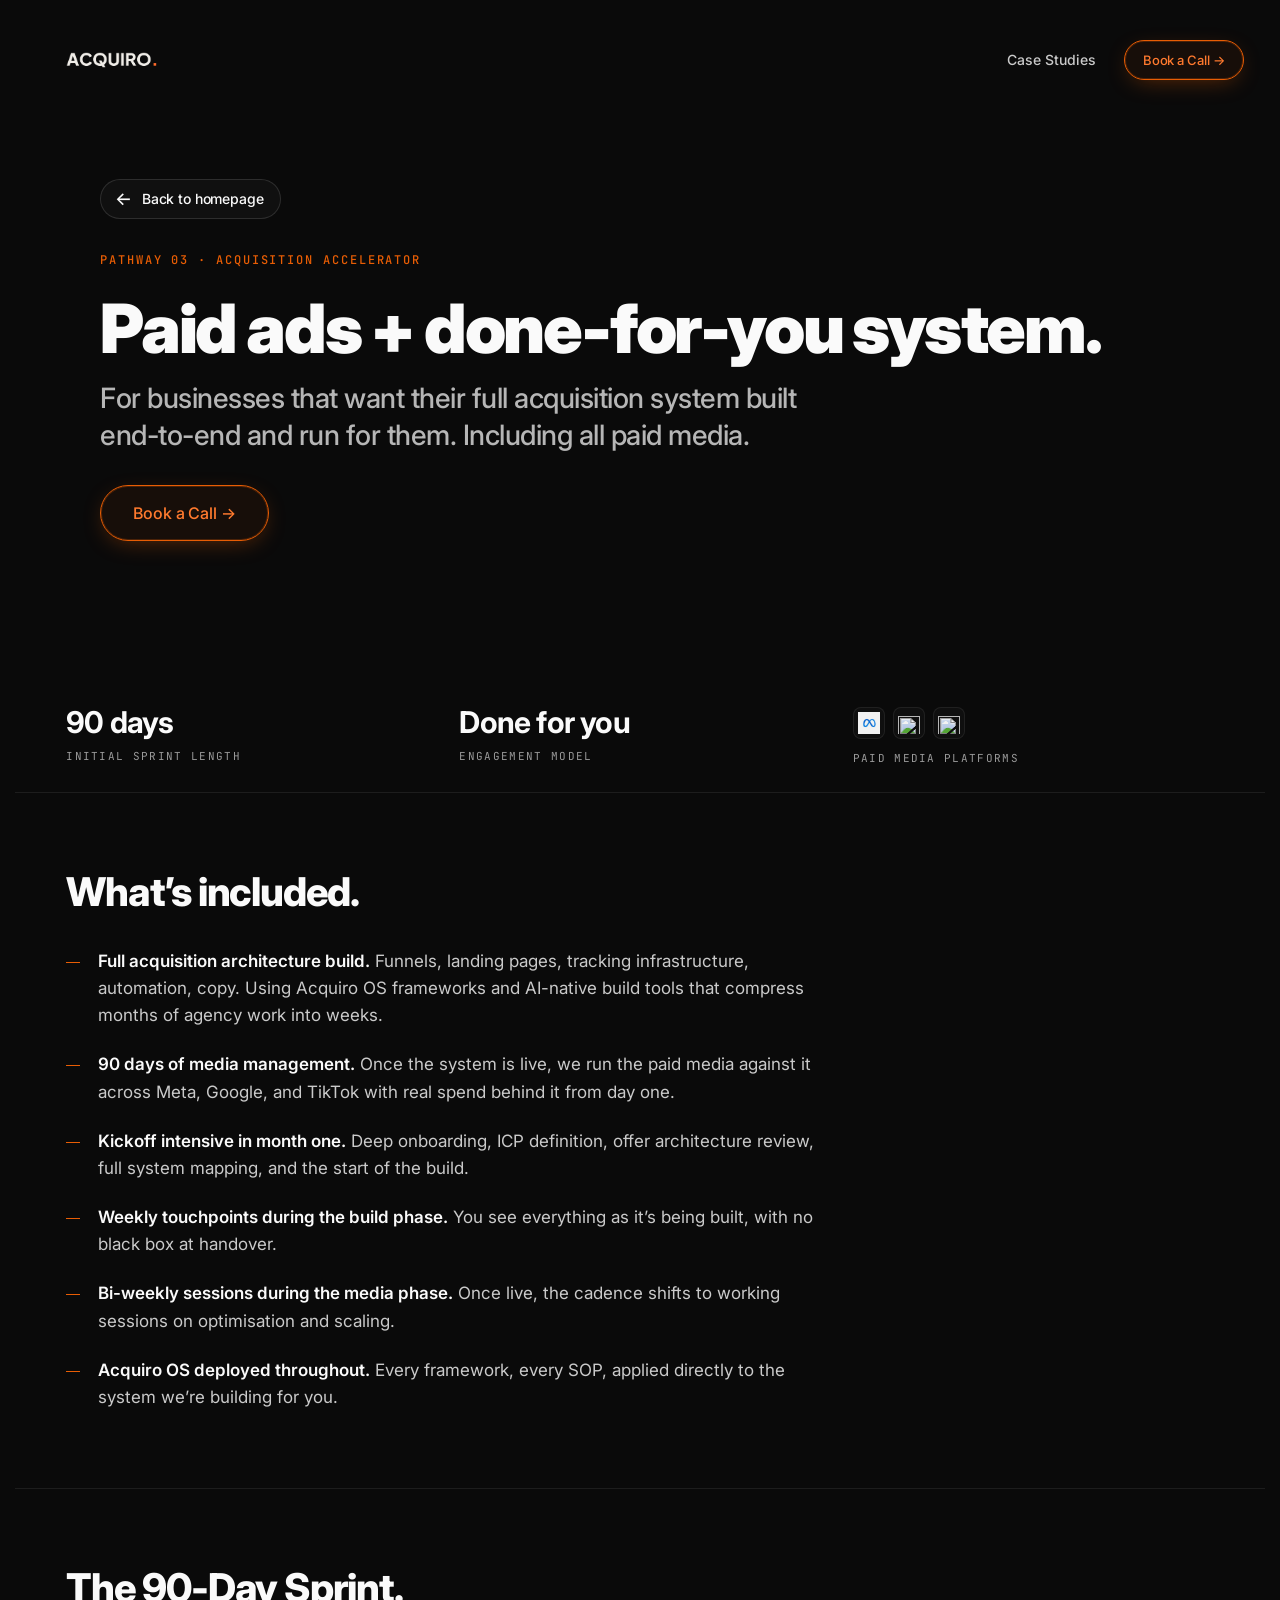
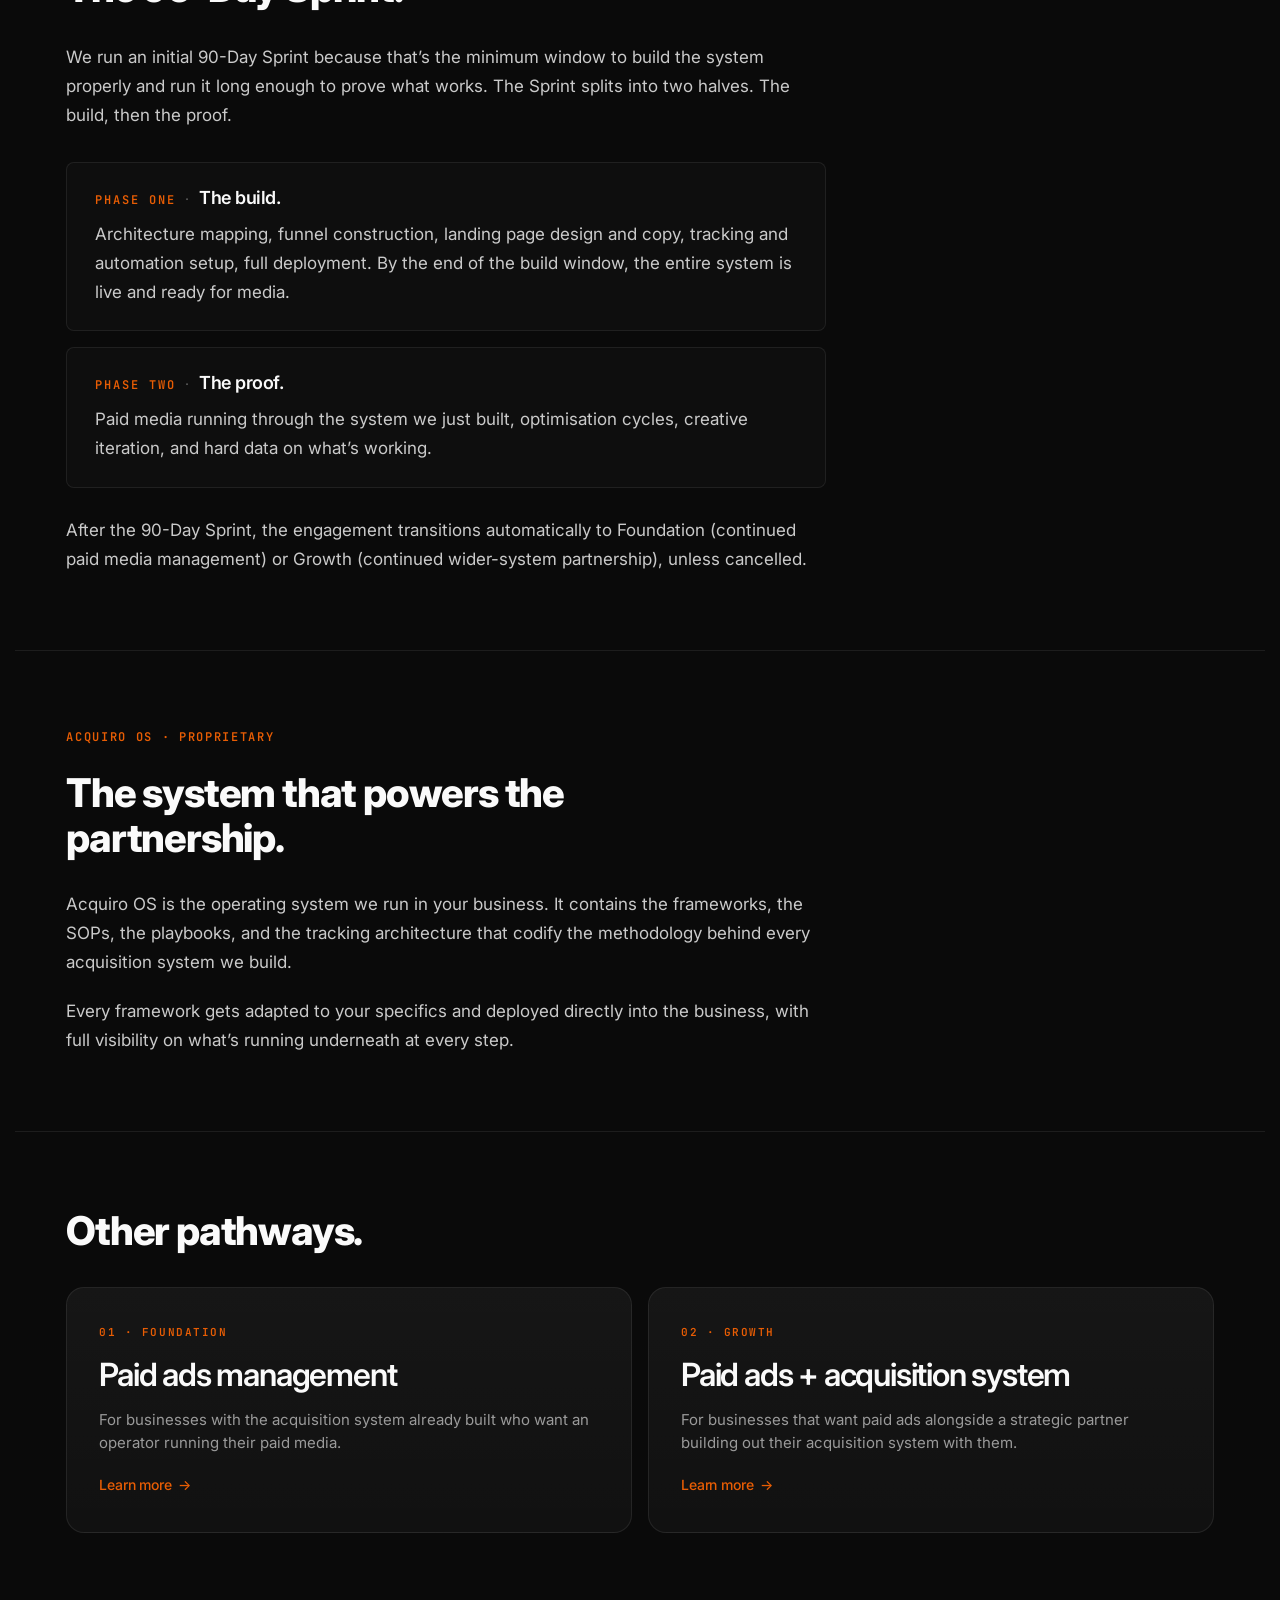
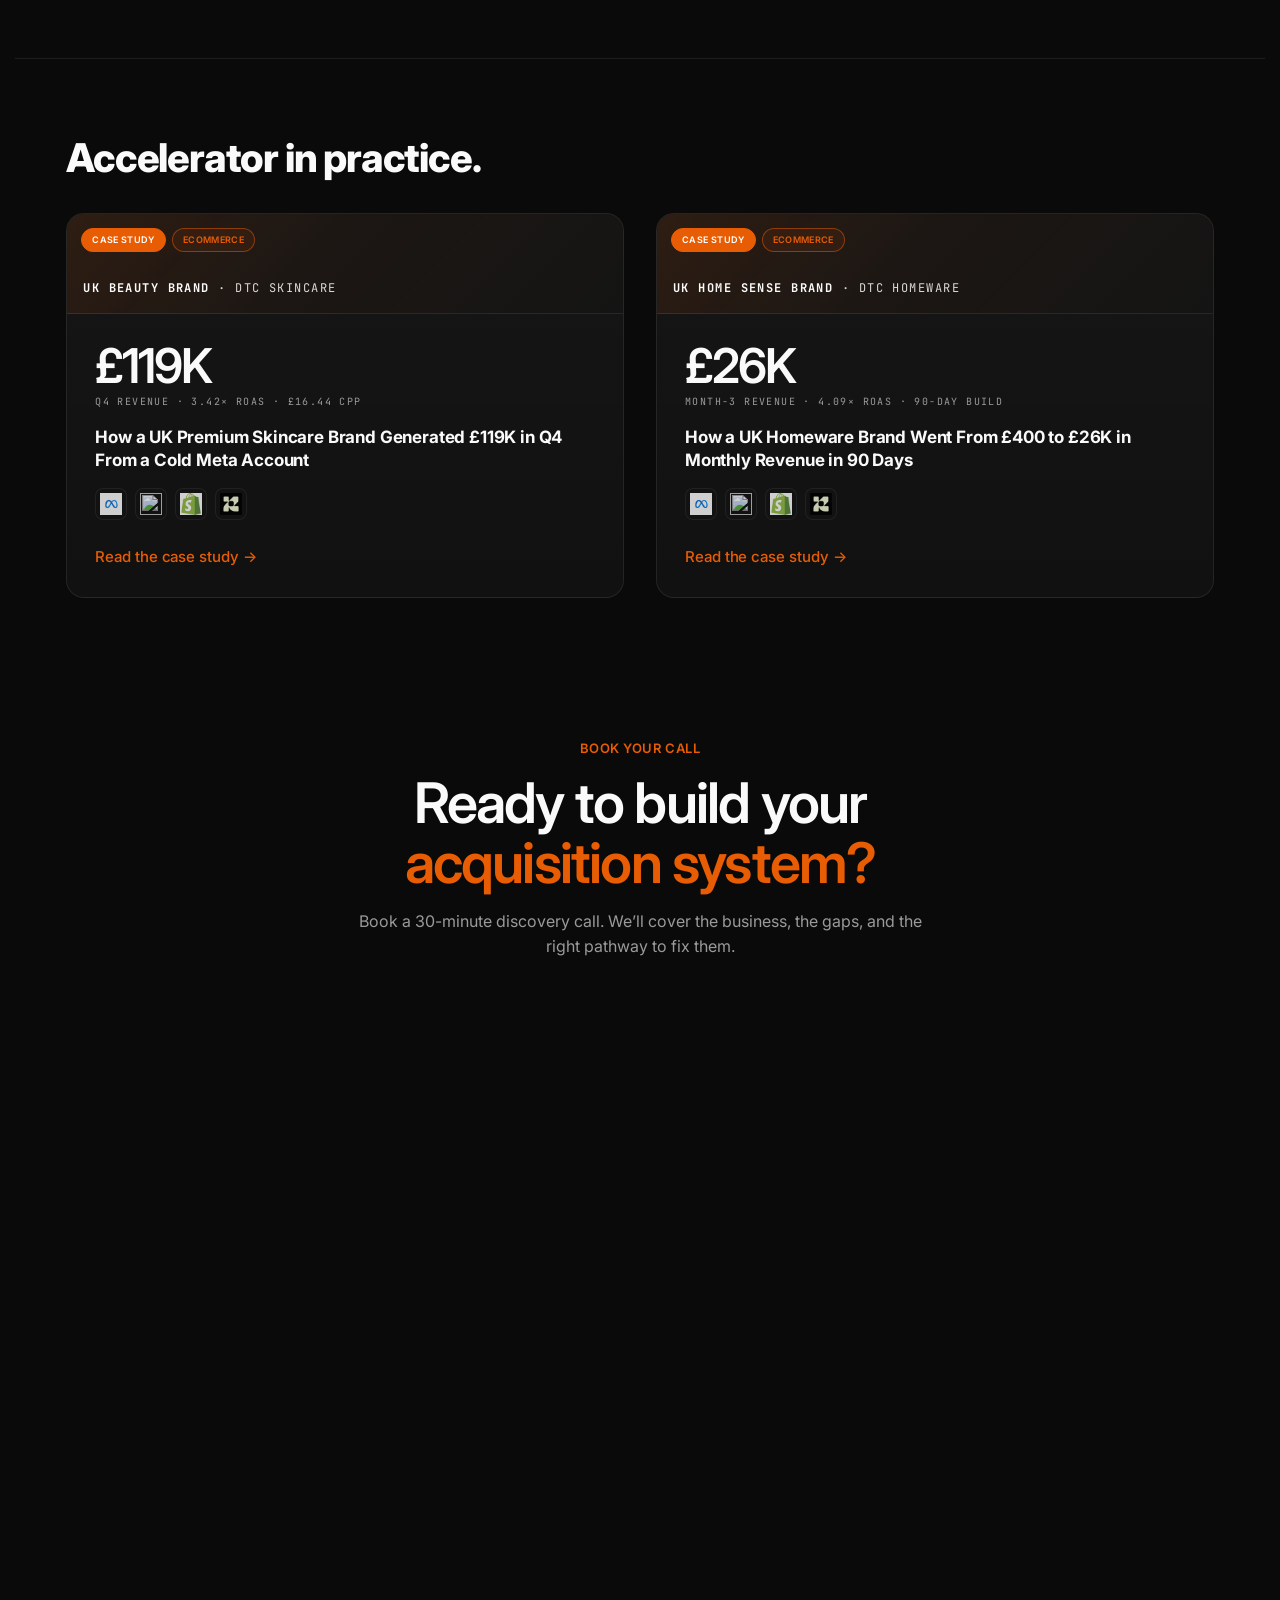
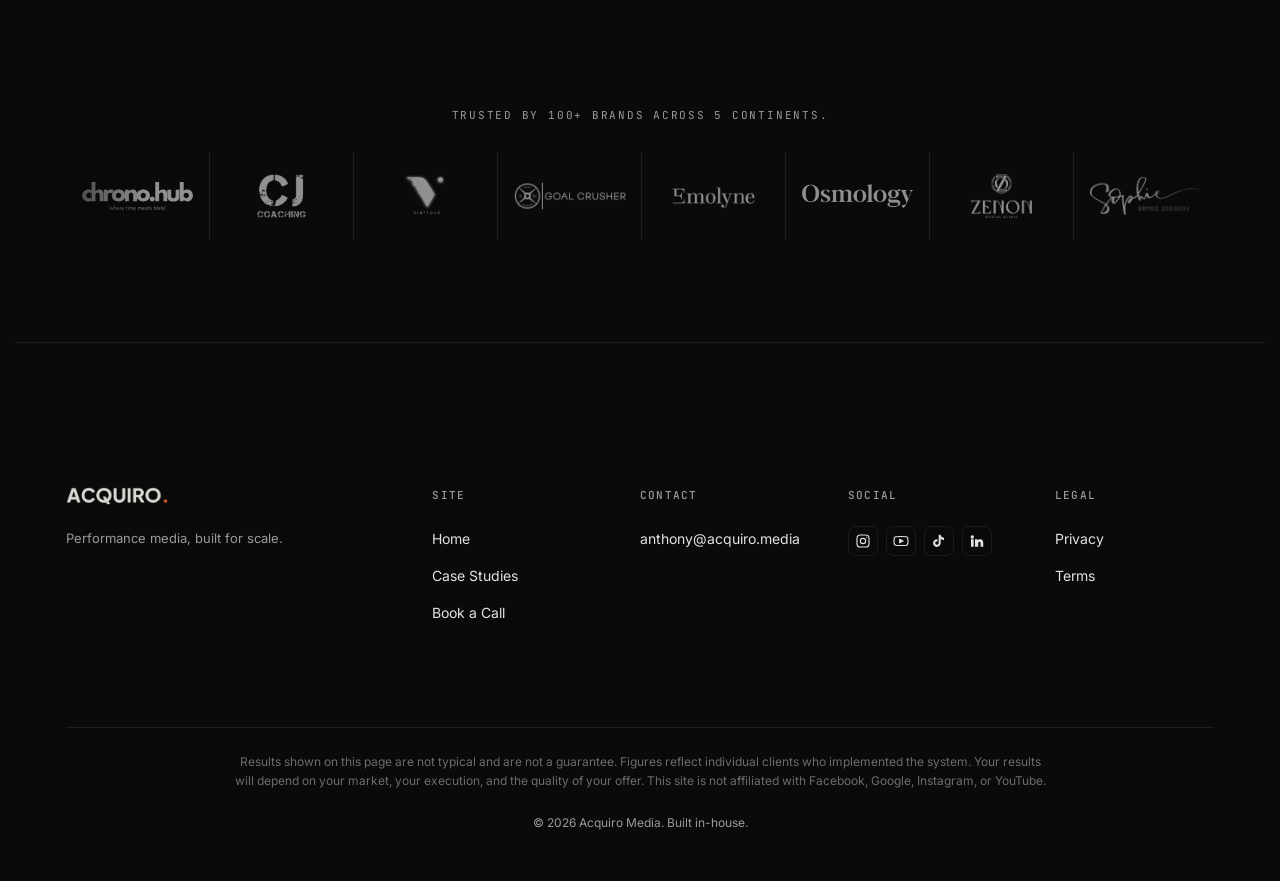
==== acquisition-accelerator/index.html @ b195f0e4 "Ship Phase 1 · case studies, pathway pages, booking flow Adds 6 case study detail pages (chrono-hub," ====
<!doctype html>
<html lang="en">
<head>
  <meta charset="utf-8" />
  <meta name="viewport" content="width=device-width, initial-scale=1, viewport-fit=cover" />
  <meta name="theme-color" content="#0A0A0A" />

  <title>Acquisition Accelerator · Acquiro Media</title>
  <meta name="description" content="The full acquisition system, built from scratch, then run for you. Acquiro's done-for-you Acquisition Accelerator pathway, inside the 90-day Sprint." />

  <meta property="og:type" content="website" />
  <meta property="og:title" content="Acquisition Accelerator · Acquiro Media" />
  <meta property="og:description" content="The full acquisition system, built from scratch, then run for you. Acquiro's done-for-you Acquisition Accelerator pathway, inside the 90-day Sprint." />
  <meta property="og:url" content="https://acquiro.media/acquisition-accelerator" />
  <meta property="og:image" content="https://acquiro.media/assets/og-image.png" />
  <meta name="twitter:card" content="summary_large_image" />

  <link rel="preconnect" href="https://fonts.googleapis.com" />
  <link rel="preconnect" href="https://fonts.gstatic.com" crossorigin />
  <link href="https://fonts.googleapis.com/css2?family=Inter:wght@400;500;600;700;900&family=JetBrains+Mono:wght@400;500;600&display=swap" rel="stylesheet" />

  <link rel="preconnect" href="https://app.iclosed.io" crossorigin />

  <link rel="stylesheet" href="/styles.css?v=27" />

  <!-- iClosed Lift Widget begin -->
  <script type="text/javascript" src="https://app.iclosed.io/assets/widget.js" data-cta-widget="Er8y9zH76J7h" async></script>
  <!-- iClosed Lift Widget end -->
</head>
<body>

  <header class="site-header" data-state="hero">
    <div class="container site-header__inner">
      <a class="site-brand" href="/" aria-label="Acquiro Media home">
        <img src="/assets/logos/acquiro-white.png" alt="Acquiro" />
      </a>
      <nav class="site-nav" aria-label="Primary">
        <ul class="site-nav__list">
          <li><a class="nav-link" href="/case-studies">Case Studies</a></li>
        </ul>
        <a class="btn btn--primary btn--sm" href="#book-call">Book a Call →</a>
      </nav>
    </div>
  </header>

  <main>
    <!-- ============================================
         1 · Hero · eyebrow + h1 + intro + CTA
         ============================================ -->
    <section class="pathway-hero">
      <div class="container">
        <div class="cs-detail-hero__inner">
          <a class="cs-detail__back" href="/#pathways"><span class="cs-detail__back-arrow" aria-hidden="true">&larr;</span> Back to homepage</a>
          <div class="cs-detail__sector">Pathway 03 · Acquisition Accelerator</div>
          <h1 class="t-hero cs-detail__h1">Paid ads + done-for-you system.</h1>
          <p class="cs-detail__lede">For businesses that want their full acquisition system built end-to-end and run for them. Including all paid media.</p>
          <div class="cs-detail__cta-row">
            <a class="btn btn--primary btn--lg" href="#book-call">Book a Call →</a>
          </div>
        </div>
      </div>
    </section>

    <!-- ============================================
         2 · Value strip · 4 horizontal cells
         ============================================ -->
    <section class="pathway-section pathway-value-strip" aria-label="At a glance">
      <div class="container">
        <div class="cs-detail__stats">
          <div class="cs-detail__stat">
            <div class="cs-detail__stat-num">90 days</div>
            <div class="cs-detail__stat-label">Initial sprint length</div>
          </div>
          <div class="cs-detail__stat">
            <div class="cs-detail__stat-num">Done for you</div>
            <div class="cs-detail__stat-label">Engagement model</div>
          </div>
          <div class="cs-detail__stat">
            <div class="cs-detail__stat-num pathway-icons-row" aria-label="Meta, Google, TikTok">
              <span class="os-tile__tool" title="Meta"><img src="/assets/logos/tools/meta.png" alt="" loading="lazy" /></span>
              <span class="os-tile__tool" title="Google"><img src="https://cdn.simpleicons.org/google/4285F4" alt="" loading="lazy" /></span>
              <span class="os-tile__tool" title="TikTok"><img src="https://cdn.simpleicons.org/tiktok/FE2C55" alt="" loading="lazy" /></span>
            </div>
            <div class="cs-detail__stat-label">Paid media platforms</div>
          </div>
        </div>
      </div>
    </section>

    <!-- ============================================
         3 · What's included
         ============================================ -->
    <section class="pathway-section" aria-label="What's included">
      <div class="container">
        <h2 class="pathway-section__heading">What&rsquo;s included.</h2>
        <ul class="pathway-includes">
          <li><strong>Full acquisition architecture build.</strong> Funnels, landing pages, tracking infrastructure, automation, copy. Using Acquiro OS frameworks and AI-native build tools that compress months of agency work into weeks.</li>
          <li><strong>90 days of media management.</strong> Once the system is live, we run the paid media against it across Meta, Google, and TikTok with real spend behind it from day one.</li>
          <li><strong>Kickoff intensive in month one.</strong> Deep onboarding, ICP definition, offer architecture review, full system mapping, and the start of the build.</li>
          <li><strong>Weekly touchpoints during the build phase.</strong> You see everything as it&rsquo;s being built, with no black box at handover.</li>
          <li><strong>Bi-weekly sessions during the media phase.</strong> Once live, the cadence shifts to working sessions on optimisation and scaling.</li>
          <li><strong>Acquiro OS deployed throughout.</strong> Every framework, every SOP, applied directly to the system we&rsquo;re building for you.</li>
        </ul>
      </div>
    </section>

    <!-- ============================================
         4 · How it works · The 90-Day Sprint
         ============================================ -->
    <section class="pathway-section pathway-how" aria-label="How it works">
      <div class="container">
        <h2 class="pathway-section__heading">The 90-Day Sprint.</h2>
        <p>We run an initial 90-Day Sprint because that&rsquo;s the minimum window to build the system properly and run it long enough to prove what works. The Sprint splits into two halves. The build, then the proof.</p>
        <div class="pathway-phases">
          <div class="pathway-phase">
            <h3 class="pathway-phase__head">
              <span class="pathway-phase__label">Phase One</span>
              <span class="pathway-phase__sep" aria-hidden="true">·</span>
              <span class="pathway-phase__title">The build.</span>
            </h3>
            <p class="pathway-phase__body">Architecture mapping, funnel construction, landing page design and copy, tracking and automation setup, full deployment. By the end of the build window, the entire system is live and ready for media.</p>
          </div>
          <div class="pathway-phase">
            <h3 class="pathway-phase__head">
              <span class="pathway-phase__label">Phase Two</span>
              <span class="pathway-phase__sep" aria-hidden="true">·</span>
              <span class="pathway-phase__title">The proof.</span>
            </h3>
            <p class="pathway-phase__body">Paid media running through the system we just built, optimisation cycles, creative iteration, and hard data on what&rsquo;s working.</p>
          </div>
        </div>
        <p>After the 90-Day Sprint, the engagement transitions automatically to Foundation (continued paid media management) or Growth (continued wider-system partnership), unless cancelled.</p>
      </div>
    </section>

    <section class="pathway-section" aria-label="Acquiro OS">
      <div class="container">
        <div class="os-callout__eyebrow">Acquiro OS · Proprietary</div>
        <h2 class="os-callout__h2">The system that powers the partnership.</h2>
        <p class="os-callout__body">Acquiro OS is the operating system we run in your business. It contains the frameworks, the SOPs, the playbooks, and the tracking architecture that codify the methodology behind every acquisition system we build.</p>
        <p class="os-callout__body">Every framework gets adapted to your specifics and deployed directly into the business, with full visibility on what&rsquo;s running underneath at every step.</p>
      </div>
    </section>
    <!-- ============================================
         · Other pathways · two teaser cards mirroring the
         homepage "How We Work" card design. Sits above the
         "X in practice" case studies.
         ============================================ -->
    <section class="pathway-section" aria-label="Other pathways">
      <div class="container">
        <h2 class="pathway-section__heading">Other pathways.</h2>
        <div class="pathways-grid pathways-grid--two">
          <a class="card pathway-teaser" href="/foundation">
            <div class="pathway-teaser__num">01 · FOUNDATION</div>
            <div class="pathway-teaser__title">Paid ads management</div>
            <p class="pathway-teaser__desc">For businesses with the acquisition system already built who want an operator running their paid media.</p>
            <span class="pathway-teaser__more">Learn more <span aria-hidden="true">&rarr;</span></span>
          </a>

          <a class="card pathway-teaser" href="/growth">
            <div class="pathway-teaser__num">02 · GROWTH</div>
            <div class="pathway-teaser__title">Paid ads + acquisition system</div>
            <p class="pathway-teaser__desc">For businesses that want paid ads alongside a strategic partner building out their acquisition system with them.</p>
            <span class="pathway-teaser__more">Learn more <span aria-hidden="true">&rarr;</span></span>
          </a>
        </div>
      </div>
    </section>

    <!-- ============================================
         6 · Related case studies · 2 tiles using the locked component
         ============================================ -->
    <section class="pathway-section" aria-label="Related case studies">
      <div class="container">
        <h2 class="pathway-section__heading">Accelerator in practice.</h2>
        <div class="case-studies-grid case-studies-grid--page pathway-related-grid">
          <a class="card cs-card" href="/case-studies/uk-beauty-brand">
            <div class="cs-card__media">
              <div class="cs-card__tags">
                <span class="tag tag--filled cs-card__tag">Case Study</span>
                <span class="tag tag--outline cs-card__type">eCommerce</span>
              </div>
              <div class="cs-card__meta"><span class="cs-card__meta-brand">UK Beauty Brand</span> · DTC Skincare</div>
            </div>
            <div class="cs-card__body">
              <div class="cs-card__stat">&pound;119K</div>
              <div class="cs-card__sub">Q4 revenue · 3.42× ROAS · &pound;16.44 CPP</div>
              <div class="cs-card__head">How a UK Premium Skincare Brand Generated &pound;119K in Q4 From a Cold Meta Account</div>
              <div class="cs-card__tools" aria-label="Tools deployed">
                <span class="os-tile__tool" title="Meta"><img src="/assets/logos/tools/meta.png" alt="" loading="lazy" /></span>
                <span class="os-tile__tool" title="Instagram"><img src="https://cdn.simpleicons.org/instagram/E4405F" alt="" loading="lazy" /></span>
                <span class="os-tile__tool" title="Shopify"><img src="/assets/logos/tools/shopify.png" alt="" loading="lazy" /></span>
                <span class="os-tile__tool" title="Replo"><img src="/assets/logos/tools/replo.png" alt="" loading="lazy" /></span>
              </div>
              <span class="btn btn--tertiary">Read the case study →</span>
            </div>
          </a>

          <a class="card cs-card" href="/case-studies/uk-home-sense-brand">
            <div class="cs-card__media">
              <div class="cs-card__tags">
                <span class="tag tag--filled cs-card__tag">Case Study</span>
                <span class="tag tag--outline cs-card__type">eCommerce</span>
              </div>
              <div class="cs-card__meta"><span class="cs-card__meta-brand">UK Home Sense Brand</span> · DTC Homeware</div>
            </div>
            <div class="cs-card__body">
              <div class="cs-card__stat">&pound;26K</div>
              <div class="cs-card__sub">Month-3 revenue · 4.09× ROAS · 90-day build</div>
              <div class="cs-card__head">How a UK Homeware Brand Went From &pound;400 to &pound;26K in Monthly Revenue in 90 Days</div>
              <div class="cs-card__tools" aria-label="Tools deployed">
                <span class="os-tile__tool" title="Meta"><img src="/assets/logos/tools/meta.png" alt="" loading="lazy" /></span>
                <span class="os-tile__tool" title="Instagram"><img src="https://cdn.simpleicons.org/instagram/E4405F" alt="" loading="lazy" /></span>
                <span class="os-tile__tool" title="Shopify"><img src="/assets/logos/tools/shopify.png" alt="" loading="lazy" /></span>
                <span class="os-tile__tool" title="Replo"><img src="/assets/logos/tools/replo.png" alt="" loading="lazy" /></span>
              </div>
              <span class="btn btn--tertiary">Read the case study →</span>
            </div>
          </a>
        </div>
      </div>
    </section>

    <!-- ============================================
         8 · Booking section · mirrors the homepage Final CTA exactly:
         same .section--book-call wrapper, same iClosed embed, same trust
         line + logo strip. id="book-call" so every on-page "Book a Call"
         anchor scrolls here.
         ============================================ -->
    <section id="book-call" class="section section--book-call" aria-label="Book a Call">
      <div class="container">
        <div class="book-call__header">
          <div class="eyebrow eyebrow--no-rule">Book your call</div>
          <h2 class="t-display book-call__headline">Ready to build your <span class="accent">acquisition system?</span></h2>
          <p class="book-call__sub">Book a 30-minute discovery call. We&rsquo;ll cover the business, the gaps, and the right pathway to fix them.</p>
        </div>

        <div class="book-call__embed">
          <!-- iClosed inline widget begin -->
          <div class="iclosed-widget" data-url="https://app.iclosed.io/e/acquiro-tbof/acquiro-strategy-call-w-anthony" title="Acquiro Strategy Call w/ Anthony" style="width: 100%; height: 620px"></div>
          <script type="text/javascript" src="https://app.iclosed.io/assets/widget.js" async></script>
          <!-- iClosed inline widget end -->
        </div>

        <p class="book-call__trust">Trusted by 100+ brands across 5 continents.</p>

        <!-- Client logo marquee · mirrors the homepage Final CTA strip
             (no case-study pills, passive trust band). -->
        <div class="logo-strip logo-strip--in-hero book-call__strip" aria-hidden="false">
          <div class="logo-strip__edge-l"></div>
          <div class="logo-strip__track">
            <div class="logo-cell"><img src="/assets/logos/clients/chrono-hub.svg" alt="Chrono Hub" /></div>
            <div class="logo-cell"><img src="/assets/logos/clients/image-3.png" alt="CJ Coaching" /></div>
            <div class="logo-cell"><img src="/assets/logos/clients/vintique_3d-web.png" alt="Vintique" /></div>
            <div class="logo-cell"><img src="/assets/logos/clients/Goal-Crusher-1024x256.png" alt="Goal Crusher" /></div>
            <div class="logo-cell"><img src="/assets/logos/clients/Emolyne_Wordmark_Black.webp" alt="Emolyne Cosmetics" /></div>
            <div class="logo-cell"><img src="/assets/logos/clients/Osmology_Logo_BLACK.avif" alt="Osmology" /></div>
            <div class="logo-cell"><img src="/assets/logos/clients/zenon_logo_w-BJg8-eWF-copy.png" alt="Zenon" /></div>
            <div class="logo-cell"><img src="/assets/logos/clients/sophie-robinson.png" alt="Sophie Robinson" /></div>
            <div class="logo-cell"><img src="/assets/logos/clients/nomadic.png" alt="Nomadic" /></div>
            <div class="logo-cell"><img src="/assets/logos/clients/nayaglow.png" alt="Naya Glow" style="max-height: 32px; max-width: 90px;" /></div>
            <div class="logo-cell"><img src="/assets/logos/clients/image-8.png" alt="Prestige &amp; Village" style="max-height: 62px; max-width: 62px;" /></div>
            <div class="logo-cell"><img src="/assets/logos/clients/suzan-galluzzo-logo.png" alt="Suzan Galluzzo" /></div>
            <div class="logo-cell"><img src="/assets/logos/clients/WhatsApp_Image_2023-.png" alt="Sanatorium Tattoo" /></div>
            <div class="logo-cell"><img src="/assets/logos/clients/noble-adventure.svg" alt="Noble Adventure" /></div>
            <div class="logo-cell"><img src="/assets/logos/clients/Group+4890 (1).webp" alt="elizabeth stiles" style="max-height: 35px; max-width: 88px;" /></div>
            <div class="logo-cell"><img src="/assets/logos/clients/flawless-lashes-by-loreta-4.png" alt="Flawless Lashes by Loreta" /></div>
            <div class="logo-cell"><img src="/assets/logos/clients/nick-gamroth.png" alt="Nick Gamroth" /></div>
            <div class="logo-cell"><img src="/assets/logos/clients/88203637_214145426397705_1621787785637658624_n-copy.png" alt="Client mark" /></div>
            <div class="logo-cell"><img src="/assets/logos/clients/tbof.png" alt="The Business of Fitness" /></div>
            <div class="logo-cell"><img src="/assets/logos/clients/ian-birchall-fitness-logo-new.png" alt="Ian Birchall Fitness" style="max-height: 35px; max-width: 80px;" /></div>
            <div class="logo-cell"><img src="/assets/logos/clients/betty-bramble.png" alt="Betty Bramble Clothing" /></div>
            <div class="logo-cell"><img src="/assets/logos/clients/539841219_17894779803298117_3119207926612827773_n-1-copy.png" alt="Noble Life" style="max-height: 70px; max-width: 70px;" /></div>
            <div class="logo-cell"><img src="/assets/logos/clients/DizzleSky_Logo_Black.png" alt="DizzleSky" /></div>
            <div class="logo-cell"><img src="/assets/logos/clients/trii-logo-copy.png" alt="Trii" style="max-height: 34px; max-width: 80px;" /></div>
            <div class="logo-cell"><img src="/assets/logos/clients/logo.png" alt="eauYES" style="max-height: 30px; max-width: 64px;" /></div>

            <!-- Duplicate copy for seamless marquee loop -->
            <div class="logo-cell" aria-hidden="true"><img src="/assets/logos/clients/chrono-hub.svg" alt="" /></div>
            <div class="logo-cell" aria-hidden="true"><img src="/assets/logos/clients/image-3.png" alt="" /></div>
            <div class="logo-cell" aria-hidden="true"><img src="/assets/logos/clients/vintique_3d-web.png" alt="" /></div>
            <div class="logo-cell" aria-hidden="true"><img src="/assets/logos/clients/Goal-Crusher-1024x256.png" alt="" /></div>
            <div class="logo-cell" aria-hidden="true"><img src="/assets/logos/clients/Emolyne_Wordmark_Black.webp" alt="" /></div>
            <div class="logo-cell" aria-hidden="true"><img src="/assets/logos/clients/Osmology_Logo_BLACK.avif" alt="" /></div>
            <div class="logo-cell" aria-hidden="true"><img src="/assets/logos/clients/zenon_logo_w-BJg8-eWF-copy.png" alt="" /></div>
            <div class="logo-cell" aria-hidden="true"><img src="/assets/logos/clients/sophie-robinson.png" alt="" /></div>
            <div class="logo-cell" aria-hidden="true"><img src="/assets/logos/clients/nomadic.png" alt="" /></div>
            <div class="logo-cell" aria-hidden="true"><img src="/assets/logos/clients/nayaglow.png" alt="" style="max-height: 32px; max-width: 90px;" /></div>
            <div class="logo-cell" aria-hidden="true"><img src="/assets/logos/clients/image-8.png" alt="" style="max-height: 62px; max-width: 62px;" /></div>
            <div class="logo-cell" aria-hidden="true"><img src="/assets/logos/clients/suzan-galluzzo-logo.png" alt="" /></div>
            <div class="logo-cell" aria-hidden="true"><img src="/assets/logos/clients/WhatsApp_Image_2023-.png" alt="" /></div>
            <div class="logo-cell" aria-hidden="true"><img src="/assets/logos/clients/noble-adventure.svg" alt="" /></div>
            <div class="logo-cell" aria-hidden="true"><img src="/assets/logos/clients/Group+4890 (1).webp" alt="" style="max-height: 35px; max-width: 88px;" /></div>
            <div class="logo-cell" aria-hidden="true"><img src="/assets/logos/clients/flawless-lashes-by-loreta-4.png" alt="" /></div>
            <div class="logo-cell" aria-hidden="true"><img src="/assets/logos/clients/nick-gamroth.png" alt="" /></div>
            <div class="logo-cell" aria-hidden="true"><img src="/assets/logos/clients/88203637_214145426397705_1621787785637658624_n-copy.png" alt="" /></div>
            <div class="logo-cell" aria-hidden="true"><img src="/assets/logos/clients/tbof.png" alt="" /></div>
            <div class="logo-cell" aria-hidden="true"><img src="/assets/logos/clients/ian-birchall-fitness-logo-new.png" alt="" style="max-height: 35px; max-width: 80px;" /></div>
            <div class="logo-cell" aria-hidden="true"><img src="/assets/logos/clients/betty-bramble.png" alt="" /></div>
            <div class="logo-cell" aria-hidden="true"><img src="/assets/logos/clients/539841219_17894779803298117_3119207926612827773_n-1-copy.png" alt="" style="max-height: 70px; max-width: 70px;" /></div>
            <div class="logo-cell" aria-hidden="true"><img src="/assets/logos/clients/DizzleSky_Logo_Black.png" alt="" /></div>
            <div class="logo-cell" aria-hidden="true"><img src="/assets/logos/clients/trii-logo-copy.png" alt="" style="max-height: 34px; max-width: 80px;" /></div>
            <div class="logo-cell" aria-hidden="true"><img src="/assets/logos/clients/logo.png" alt="" style="max-height: 30px; max-width: 64px;" /></div>
          </div>
          <div class="logo-strip__edge-r"></div>
        </div>
      </div>
    </section>

  </main>

  <footer class="site-footer">
    <div class="container">
      <div class="footer-grid">
        <div>
          <a class="site-brand" href="/"><img src="/assets/logos/acquiro-white.png" alt="Acquiro" style="height: 18px;" /></a>
          <p style="font-size: 13px; color: var(--ac-mute); margin-top: 16px; max-width: 320px; line-height: 1.55;">
            Performance media, built for scale.
          </p>
        </div>
        <div>
          <h4>Site</h4>
          <ul>
            <li><a href="/">Home</a></li>
            <li><a href="/case-studies">Case Studies</a></li>
            <li><a href="#book-call">Book a Call</a></li>
          </ul>
        </div>
        <div>
          <h4>Contact</h4>
          <ul>
            <li><a href="mailto:anthony@acquiro.media">anthony@acquiro.media</a></li>
          </ul>
        </div>
        <div>
          <h4>Social</h4>
          <ul class="footer-social">
            <li><a href="https://instagram.com/antinthemaking" target="_blank" rel="noopener" aria-label="Instagram">
              <svg viewBox="0 0 24 24" width="20" height="20" fill="none" stroke="currentColor" stroke-width="1.7" stroke-linecap="round" stroke-linejoin="round" aria-hidden="true">
                <rect x="3" y="3" width="18" height="18" rx="5" />
                <circle cx="12" cy="12" r="4" />
                <circle cx="17.5" cy="6.5" r="1" fill="currentColor" stroke="none" />
              </svg>
            </a></li>
            <li><a href="https://youtube.com/@antinthemaking" target="_blank" rel="noopener" aria-label="YouTube">
              <svg viewBox="0 0 24 24" width="20" height="20" fill="none" stroke="currentColor" stroke-width="1.7" stroke-linecap="round" stroke-linejoin="round" aria-hidden="true">
                <path d="M22 7.5a2.6 2.6 0 0 0-1.84-1.84C18.5 5.2 12 5.2 12 5.2s-6.5 0-8.16.46A2.6 2.6 0 0 0 2 7.5 27.6 27.6 0 0 0 1.5 12 27.6 27.6 0 0 0 2 16.5a2.6 2.6 0 0 0 1.84 1.84C5.5 18.8 12 18.8 12 18.8s6.5 0 8.16-.46A2.6 2.6 0 0 0 22 16.5 27.6 27.6 0 0 0 22.5 12 27.6 27.6 0 0 0 22 7.5Z" />
                <path d="M10 9.5 15 12l-5 2.5Z" fill="currentColor" />
              </svg>
            </a></li>
            <li><a href="https://tiktok.com/@antinthemaking" target="_blank" rel="noopener" aria-label="TikTok">
              <svg viewBox="0 0 24 24" width="20" height="20" fill="currentColor" aria-hidden="true">
                <path d="M19.6 7.3a5.2 5.2 0 0 1-3.6-1.5 5.2 5.2 0 0 1-1.5-2.9V2.5h-3v12.6a2.6 2.6 0 1 1-2.6-2.6c.3 0 .5 0 .8.1V9.5a5.7 5.7 0 1 0 4.8 5.6V8.9a8 8 0 0 0 5 1.7v-3a5.5 5.5 0 0 1-.1 0Z" />
              </svg>
            </a></li>
            <li><a href="#" aria-label="LinkedIn">
              <svg viewBox="0 0 24 24" width="20" height="20" fill="currentColor" aria-hidden="true">
                <path d="M4.98 3.5a2.5 2.5 0 1 1-.02 5 2.5 2.5 0 0 1 .02-5ZM3 9.5h4v11H3v-11Zm6 0h3.83v1.5h.06A4.2 4.2 0 0 1 16.6 9.2c4.04 0 4.78 2.66 4.78 6.12V20.5h-4v-4.8c0-1.15-.02-2.62-1.6-2.62-1.6 0-1.85 1.25-1.85 2.54v4.88H9v-11Z" />
              </svg>
            </a></li>
          </ul>
        </div>
        <div>
          <h4>Legal</h4>
          <ul>
            <li><a href="/privacy">Privacy</a></li>
            <li><a href="/terms-and-conditions">Terms</a></li>
          </ul>
        </div>
      </div>

      <p class="footer-disclaimer">
        Results shown on this page are not typical and are not a guarantee. Figures reflect individual clients who implemented the system. Your results will depend on your market, your execution, and the quality of your offer. This site is not affiliated with Facebook, Google, Instagram, or YouTube.
      </p>

      <div class="footer-base">
        <span>© <span id="year">2026</span> Acquiro Media. Built in-house.</span>
      </div>
    </div>
  </footer>

  <script src="/script.js?v=7" defer></script>
</body>
</html>
---- styles.css ----
/* =========================================================
   ACQUIRO MEDIA — Design System
   Canonical stylesheet. Tokens, primitives, and components.
   Source of truth: handoff bundle ds-tokens.jsx + ds-sections.jsx.
   Black canvas, orange accent, Inter throughout. Operator's voice.
   ========================================================= */

:root {
  /* ---------- Palette ---------- */
  --ac-orange:      #E85D04;
  --ac-orange-hot:  #FF7A2E;   /* hover lift */
  --ac-orange-deep: #B84803;   /* pressed */
  --ac-black:       #0A0A0A;   /* primary canvas */
  --ac-warm-base:   #1A0A06;   /* warm dark — hero base, Genesy-tone */
  --ac-warm-mid:    #3D1E0E;   /* fabric fold mid-tone */
  --ac-warm-hi:     #4A2614;   /* fabric fold highlight */
  --ac-surface:     #111111;   /* raised surface */
  --ac-surface-2:   #161616;   /* slightly higher */
  --ac-ink:         #FAFAFA;   /* primary text on dark */
  --ac-mute:        #9A9A9A;   /* secondary text on dark */
  --ac-body:        #333333;   /* body text on light surfaces */
  --ac-muted:       #888888;   /* secondary text on light surfaces */
  --ac-light:       #F5F5F5;   /* light fill — used sparingly */
  --ac-white:       #FFFFFF;

  --ac-hairline:    rgba(255, 255, 255, 0.08);
  --ac-hairline-2:  rgba(255, 255, 255, 0.12);
  --ac-hairline-3:  rgba(255, 255, 255, 0.18);

  /* Backwards-compatible semantic aliases used elsewhere */
  --bg:           var(--ac-black);
  --fg-1:         var(--ac-ink);
  --fg-2:         var(--ac-mute);
  --accent:       var(--ac-orange);
  --focus-ring:   var(--ac-orange);

  /* ---------- Typography ---------- */
  --font-sans:    'Inter', -apple-system, BlinkMacSystemFont, 'Segoe UI',
                  'Helvetica Neue', Arial, sans-serif;
  --font-mono:    'JetBrains Mono', 'SF Mono', Menlo, Monaco, Consolas, monospace;

  /* Type scale — desktop (mirror of TYPE in ds-tokens.jsx) */
  --fs-hero:    84px;   --lh-hero:    1.02;  --ls-hero:    -3.2px; --w-hero:    600;
  --fs-display: 56px;   --lh-display: 1.06;  --ls-display: -2.0px; --w-display: 600;
  --fs-title:   28px;   --lh-title:   1.20;  --ls-title:   -0.7px; --w-title:   600;
  --fs-sub:     18px;   --lh-sub:     1.50;  --ls-sub:     -0.1px; --w-sub:     400;
  --fs-body:    16px;   --lh-body:    1.55;  --ls-body:     0px;   --w-body:    400;
  --fs-small:   13px;   --lh-small:   1.5;   --ls-small:    0.04em;--w-small:   500;
  --fs-stat:    88px;   --lh-stat:    1;     --ls-stat:    -3.4px; --w-stat:    600;

  /* Mobile clamps for hero/display only — body sizes hold steady */
  --fs-hero-fluid:    clamp(48px, 6vw + 1rem, 84px);
  --fs-display-fluid: clamp(36px, 4vw + 1rem, 56px);
  --fs-stat-fluid:    clamp(48px, 6vw + 1rem, 88px);

  /* ---------- Spacing scale (multiples of 4) ---------- */
  --s-1:   4px;
  --s-2:   8px;
  --s-3:  12px;
  --s-4:  16px;
  --s-5:  24px;
  --s-6:  32px;
  --s-7:  48px;
  --s-8:  64px;
  --s-9:  96px;
  --s-10: 128px;

  /* ---------- Layout ---------- */
  --container-max: 1280px;
  --container-px:  clamp(20px, 4vw, 80px);
  --section-py:    clamp(64px, 8vw, 96px);

  /* ---------- Radius ---------- */
  --r-sm:  6px;
  --r-md:  12px;
  --r-lg:  18px;
  --r-pill: 999px;

  /* ---------- Motion ---------- */
  --ease-out:  cubic-bezier(0.2, 0, 0, 1);
  --ease-emp:  cubic-bezier(0.3, 0, 0.1, 1);
  --d-1: 120ms;
  --d-2: 200ms;
  --d-3: 360ms;
  --d-4: 600ms;
}

/* =========================================================
   Reset / base
   ========================================================= */

*, *::before, *::after { box-sizing: border-box; }

html {
  scroll-behavior: smooth;
  scrollbar-gutter: stable both-edges;
  -webkit-text-size-adjust: 100%;
}

html, body {
  margin: 0;
  padding: 0;
  background: var(--ac-black);
  color: var(--ac-ink);
  font-family: var(--font-sans);
  font-weight: 400;
  font-size: var(--fs-body);
  line-height: var(--lh-body);
  -webkit-font-smoothing: antialiased;
  -moz-osx-font-smoothing: grayscale;
  text-rendering: optimizeLegibility;
}

img, svg, video { display: block; max-width: 100%; height: auto; }

a {
  color: var(--ac-ink);
  text-decoration: none;
  transition: color var(--d-1) var(--ease-out), opacity var(--d-1) var(--ease-out);
}
a:hover { color: var(--ac-orange); }

button { font: inherit; color: inherit; cursor: pointer; }

::selection { background: var(--ac-orange); color: var(--ac-white); }

:focus-visible {
  outline: 2px solid var(--focus-ring);
  outline-offset: 3px;
  border-radius: var(--r-sm);
}

/* =========================================================
   Typography
   ========================================================= */

h1, h2, h3, h4, h5, h6, p { margin: 0; }

.t-hero {
  font-family: var(--font-sans);
  font-weight: var(--w-hero);
  font-size: var(--fs-hero-fluid);
  line-height: var(--lh-hero);
  letter-spacing: var(--ls-hero);
  text-wrap: balance;
}
.t-display {
  font-family: var(--font-sans);
  font-weight: var(--w-display);
  font-size: var(--fs-display-fluid);
  line-height: var(--lh-display);
  letter-spacing: var(--ls-display);
  text-wrap: balance;
}
.t-title {
  font-family: var(--font-sans);
  font-weight: var(--w-title);
  font-size: var(--fs-title);
  line-height: var(--lh-title);
  letter-spacing: var(--ls-title);
}
.t-sub {
  font-family: var(--font-sans);
  font-weight: var(--w-sub);
  font-size: var(--fs-sub);
  line-height: var(--lh-sub);
  letter-spacing: var(--ls-sub);
  color: var(--ac-ink);
}
.t-body { font-size: var(--fs-body); line-height: var(--lh-body); }
.t-small {
  font-size: var(--fs-small);
  line-height: var(--lh-small);
  letter-spacing: var(--ls-small);
  font-weight: var(--w-small);
}
.t-stat {
  font-family: var(--font-sans);
  font-weight: var(--w-stat);
  font-size: var(--fs-stat-fluid);
  line-height: var(--lh-stat);
  letter-spacing: var(--ls-stat);
  color: var(--ac-ink);   /* never orange — per spec */
}
.t-mono {
  font-family: var(--font-mono);
  font-size: 11px;
  letter-spacing: 0.12em;
  text-transform: uppercase;
  font-weight: 500;
}

/* Inline accent — orange word inside a headline */
.accent { color: var(--ac-orange); }
.muted  { color: var(--ac-mute); }

/* Eyebrow — small uppercase tracker, orange accent */
.eyebrow {
  display: inline-flex;
  align-items: center;
  gap: 8px;
  color: var(--ac-orange);
  font-family: var(--font-sans);
  font-size: 13px;
  letter-spacing: 0.04em;
  text-transform: uppercase;
  font-weight: 600;
}
.eyebrow::before {
  content: '';
  display: inline-block;
  width: 32px;
  height: 1px;
  background: var(--ac-orange);
}
.eyebrow--no-rule::before { display: none; }

/* =========================================================
   Layout primitives
   ========================================================= */

.container {
  width: 100%;
  max-width: var(--container-max);
  margin-inline: auto;
  padding-inline: var(--container-px);
}

.section {
  padding-block: var(--section-py);
  position: relative;
}

/* Section ambient glows — soft orange blooms in the corners, very low
   opacity, fully outside the content. Breaks up the flat black/grey
   gap between hero (horizon glow) and footer so the page reads as one
   atmospheric piece rather than discrete blocks. */
.section--glow-l::before,
.section--glow-r::before {
  content: '';
  position: absolute;
  top: 50%;
  width: 900px;
  height: 900px;
  border-radius: 50%;
  pointer-events: none;
  z-index: 0;
  opacity: 0.9;
}
.section--glow-l::before {
  left: -450px;
  transform: translateY(-50%);
  background: radial-gradient(circle, rgba(232, 93, 4, 0.12) 0%, rgba(232, 93, 4, 0.05) 35%, transparent 65%);
}
.section--glow-r::before {
  right: -450px;
  transform: translateY(-50%);
  background: radial-gradient(circle, rgba(232, 93, 4, 0.10) 0%, rgba(232, 93, 4, 0.04) 35%, transparent 65%);
}
.section > .container { position: relative; z-index: 1; }

.divider {
  height: 1px;
  background: var(--ac-hairline);
  border: 0;
  margin: 0;
}

.line { height: 1px; background: var(--ac-hairline); width: 100%; }

.divider-orange {
  height: 1px;
  width: 56px;
  background: var(--ac-orange);
  border: 0;
}

/* =========================================================
   Buttons
   ========================================================= */

.btn {
  display: inline-flex;
  align-items: center;
  justify-content: center;
  gap: 8px;
  height: 48px;
  padding: 0 26px;
  font-family: var(--font-sans);
  font-size: 15px;
  font-weight: 500;
  letter-spacing: -0.005em;
  line-height: 1;
  white-space: nowrap;
  border: 1px solid transparent;
  border-radius: var(--r-pill);
  cursor: pointer;
  user-select: none;
  text-decoration: none;
  transition:
    background-color var(--d-2) var(--ease-out),
    color var(--d-2) var(--ease-out),
    border-color var(--d-2) var(--ease-out),
    transform var(--d-1) var(--ease-out);
}

/* Primary — outlined orange pill, Genesy pattern.
   Dark transparent fill, bright orange border, orange text,
   soft orange glow underneath. Hover amps the glow + brightens text.
   Orange is the accent the eye lands on, never the surface itself. */
.btn--primary {
  background: rgba(232, 93, 4, 0.06);
  color: var(--ac-orange-hot);
  border-color: var(--ac-orange);
  box-shadow:
    0 6px 24px -8px rgba(232, 93, 4, 0.45),
    inset 0 0 0 1px rgba(232, 93, 4, 0.25);
}
.btn--primary:hover {
  background: var(--ac-orange);
  color: var(--ac-white);
  border-color: var(--ac-orange);
  box-shadow:
    0 12px 32px -8px rgba(232, 93, 4, 0.7),
    inset 0 1px 0 rgba(255, 255, 255, 0.18);
  transform: translateY(-1px);
}
.btn--primary:active {
  background: var(--ac-orange-deep);
  color: var(--ac-white);
  border-color: var(--ac-orange-deep);
  box-shadow:
    0 6px 16px -4px rgba(184, 72, 3, 0.55),
    inset 0 1px 0 rgba(255, 255, 255, 0.10);
  transform: translateY(0);
}

.btn--secondary {
  background: transparent;
  color: var(--ac-ink);
  border-color: var(--ac-hairline-2);
}
.btn--secondary:hover {
  border-color: rgba(255, 255, 255, 0.4);
  color: var(--ac-ink);
}
.btn--secondary:active {
  background: rgba(255, 255, 255, 0.04);
}

.btn--tertiary {
  background: transparent;
  color: var(--ac-orange);
  height: auto;
  padding: 0;
  border: 0;
  border-radius: 0;
  gap: 6px;
}
.btn--tertiary::after {
  content: '';
  display: inline-block;
  width: 14px;
  height: 1.5px;
  background: var(--ac-orange);
  transition: width var(--d-2) var(--ease-out);
}
.btn--tertiary:hover { color: var(--ac-orange); }
.btn--tertiary:hover::after { width: 22px; }

.btn--lg { height: 56px; padding: 0 32px; font-size: 16px; }
.btn--sm { height: 40px; padding: 0 18px; font-size: 13px; }
.btn--block { width: 100%; }

/* =========================================================
   Tags / pills
   ========================================================= */

.tag {
  display: inline-flex;
  align-items: center;
  height: 24px;
  padding: 0 10px;
  font-family: var(--font-sans);
  font-size: 11px;
  letter-spacing: 0.04em;
  text-transform: uppercase;
  font-weight: 600;
  color: var(--ac-orange);
  background: rgba(232, 93, 4, 0.08);
  border: 1px solid rgba(232, 93, 4, 0.5);
  border-radius: var(--r-pill);
}
.tag--filled {
  background: var(--ac-orange);
  color: var(--ac-white);
  border-color: var(--ac-orange);
}

.badge-dot {
  display: inline-flex;
  align-items: center;
  gap: 7px;
  height: 22px;
  padding: 0 11px;
  border: 1px solid rgba(232, 93, 4, 0.35);
  background: rgba(0, 0, 0, 0.45);
  -webkit-backdrop-filter: blur(10px);
  backdrop-filter: blur(10px);
  border-radius: var(--r-pill);
  font-size: 10px;
  font-weight: 600;
  color: var(--ac-orange-hot);
  letter-spacing: 0.12em;
  text-transform: uppercase;
}
.badge-dot::before {
  content: '';
  width: 4px;
  height: 4px;
  border-radius: 50%;
  background: var(--ac-orange);
  box-shadow: 0 0 6px var(--ac-orange);
  animation: ac-dot-pulse 2.2s ease-in-out infinite;
}

@keyframes ac-dot-pulse {
  0%, 100% {
    opacity: 1;
    box-shadow: 0 0 6px var(--ac-orange);
  }
  50% {
    opacity: 0.3;
    box-shadow: 0 0 12px var(--ac-orange);
  }
}

@media (prefers-reduced-motion: reduce) {
  .badge-dot::before { animation: none; }
}

/* =========================================================
   Cards
   ========================================================= */

.card {
  position: relative;
  background:
    linear-gradient(180deg, rgba(255, 255, 255, 0.02) 0%, rgba(255, 255, 255, 0) 100%),
    var(--ac-surface);
  border: 1px solid var(--ac-hairline);
  border-radius: var(--r-lg);
  padding: 28px;
  transition:
    border-color var(--d-2) var(--ease-out),
    transform var(--d-2) var(--ease-out);
}
.card:hover { border-color: var(--ac-hairline-3); }

.card--orange {
  background: var(--ac-orange);
  color: var(--ac-white);
  border-color: transparent;
}

.card--padded { padding: 0; overflow: hidden; }
.card--link { display: block; color: inherit; cursor: pointer; }
.card--link:hover { color: inherit; transform: translateY(-2px); }

/* =========================================================
   Header / nav
   ========================================================= */

.site-header {
  position: fixed;
  top: 0;
  left: 0;
  right: 0;
  z-index: 50;
  background: transparent;
  border-bottom: 1px solid transparent;
  transition: top 280ms ease-out,
              background-color 280ms ease-out,
              backdrop-filter 280ms ease-out,
              border-color 280ms ease-out;
}

.site-header__inner {
  display: flex;
  align-items: center;
  justify-content: space-between;
  gap: 28px;
  height: 72px;
}

/* Default state — visible from page load, transparent, sat 24px below
   the absolute top so there's breathing room above the brand + nav. */
.site-header[data-state="hero"] {
  top: 24px;
  background: transparent;
  border-bottom-color: transparent;
}

/* Scrolled state — snaps flush to top with frosted background */
.site-header[data-state="scrolled"] {
  top: 0;
  background: rgba(10, 10, 10, 0.85);
  -webkit-backdrop-filter: saturate(160%) blur(12px);
  backdrop-filter: saturate(160%) blur(12px);
  border-bottom-color: var(--ac-hairline);
}

.site-brand {
  display: inline-flex;
  align-items: center;
  text-decoration: none;
  color: var(--ac-ink);
}
.site-brand img { height: 16px; width: auto; }

.site-nav {
  display: flex;
  align-items: center;
  gap: 28px;
}

.site-nav__list {
  display: flex;
  align-items: center;
  gap: 28px;
  list-style: none;
  margin: 0;
  padding: 0;
}

.nav-link {
  position: relative;
  display: inline-block;
  color: var(--ac-ink);
  opacity: 0.8;
  font-size: 14px;
  font-weight: 500;
  text-decoration: none;
  transition: opacity var(--d-1) var(--ease-out), color var(--d-1) var(--ease-out);
  cursor: pointer;
  white-space: nowrap;
  padding: 6px 0;
}
.nav-link:hover { opacity: 1; color: var(--ac-orange); }
.nav-link.is-active { opacity: 1; color: var(--ac-ink); }
.nav-link.is-active::after {
  content: '';
  position: absolute;
  left: 0; right: 0; bottom: 0;
  height: 2px;
  background: var(--ac-orange);
}

@media (max-width: 760px) {
  .site-nav__list { display: none; }
}

/* =========================================================
   Footer
   ========================================================= */

.site-footer {
  border-top: 1px solid var(--ac-hairline);
  padding: var(--s-9) 0 var(--s-7);
  background: var(--ac-black);
  color: var(--ac-mute);
}

.footer-cta {
  display: flex;
  align-items: center;
  justify-content: space-between;
  gap: 32px;
  padding-bottom: var(--s-7);
  border-bottom: 1px solid var(--ac-hairline);
  flex-wrap: wrap;
}

.footer-grid {
  display: grid;
  grid-template-columns: 2fr 1fr 1fr 1fr 1fr;
  gap: var(--s-7);
  margin-top: var(--s-7);
}

/* Social row — icon-only links, evenly spaced. Sized so all 4 fit
   on a single row inside the footer column. */
.footer-social {
  display: flex;
  flex-wrap: nowrap;
  gap: 8px;
}
.footer-social li { padding: 0; }
.footer-social a {
  display: inline-flex;
  align-items: center;
  justify-content: center;
  width: 30px;
  height: 30px;
  border-radius: 7px;
  border: 1px solid rgba(255, 255, 255, 0.08);
  color: var(--ac-ink);
  opacity: 0.75;
  transition: opacity var(--d-2) var(--ease-out),
              border-color var(--d-2) var(--ease-out),
              color var(--d-2) var(--ease-out);
}
.footer-social svg { width: 16px; height: 16px; }
.footer-social a:hover {
  color: var(--ac-orange);
  border-color: rgba(232, 93, 4, 0.4);
  opacity: 1;
}

.footer-grid h4 {
  font-family: var(--font-mono);
  font-size: 11px;
  font-weight: 500;
  letter-spacing: 0.12em;
  text-transform: uppercase;
  color: var(--ac-mute);
  margin-bottom: var(--s-4);
}

.footer-grid ul {
  list-style: none;
  margin: 0;
  padding: 0;
}
.footer-grid li { padding: 6px 0; }
.footer-grid a {
  font-size: 14px;
  color: var(--ac-ink);
  opacity: 0.9;
}
.footer-grid a:hover { color: var(--ac-orange); opacity: 1; }

/* Footer button that needs to look like a link (used for the iClosed
   popup "Book a Call" trigger in the footer SITE column). */
.footer-link-btn {
  font: inherit;
  font-size: 14px;
  color: var(--ac-ink);
  opacity: 0.9;
  background: transparent;
  border: 0;
  padding: 0;
  cursor: pointer;
  text-align: left;
  line-height: inherit;
  transition: color var(--d-2) var(--ease-out),
              opacity var(--d-2) var(--ease-out);
}
.footer-link-btn:hover { color: var(--ac-orange); opacity: 1; }

/* Long legal/compliance line that sits below the link grid, above the © line.
   Sized to fit on two lines at desktop widths. */
.footer-disclaimer {
  font-size: 12px;
  line-height: 1.6;
  color: rgba(255, 255, 255, 0.4);
  text-align: center;
  max-width: 100%;
  margin: var(--s-9) 0 0;
  padding-top: var(--s-5);
  border-top: 1px solid var(--ac-hairline);
  text-wrap: balance;
}

.footer-base {
  display: flex;
  justify-content: center;
  align-items: center;
  gap: 24px;
  margin-top: var(--s-5);
  flex-wrap: wrap;
  font-size: 12px;
  color: var(--ac-mute);
  text-align: center;
}

@media (max-width: 1080px) {
  .footer-grid { grid-template-columns: 1fr 1fr 1fr; }
}
@media (max-width: 760px) {
  .footer-grid { grid-template-columns: 1fr 1fr; }
  .footer-cta { padding-bottom: var(--s-6); }
}
@media (max-width: 480px) {
  .footer-grid { grid-template-columns: 1fr; }
}

/* =========================================================
   Hero — liquid-orange-on-black signature background
   SVG feTurbulence + feDisplacementMap on stacked radial gradients.
   The noise itself animates over 60s, displacing the gradients into
   flowing ribbons. Genesy-tier fluid morph, no WebGL, no shader.
   Edge vignette + soft grain finish it.
   ========================================================= */

.hero {
  position: relative;
  isolation: isolate;
  overflow: hidden;
  display: flex;
  flex-direction: column;
  justify-content: center;
  min-height: max(720px, 100vh);
  padding-top: clamp(120px, 14vw, 168px);
  padding-bottom: clamp(180px, 20vw, 224px);
  background: var(--ac-black);
}

.hero__bg {
  position: absolute;
  inset: 0;
  z-index: -1;
  pointer-events: none;
  overflow: hidden;
  background: var(--ac-black);
}

/* Hero signature background — "Horizon" event-horizon style.
   Pure dark canvas + ONE intentional warm bloom rising from below
   center, like a sunrise just out of frame. Single composed element.
   Subtle pulse keeps it alive. Edge vignette pulls everything
   to near-black at the corners. */

.hero__horizon {
  position: absolute;
  inset: 0;
  background:
    /* Atmospheric warm wash — extremely subtle, fills the lower canvas */
    radial-gradient(120% 80% at 50% 90%,
      rgba(232, 93, 4, 0.10),
      transparent 70%),
    /* Main soft glow — origin off-canvas at the bottom so we only see
       the upper edge of a large bloom diffusing into the dark.
       No hard band, no defined edge. Pure smooth fade. */
    radial-gradient(110% 95% at 50% 115%,
      rgba(255, 122, 46, 0.55) 0%,
      rgba(232, 93, 4, 0.32) 14%,
      rgba(232, 93, 4, 0.16) 32%,
      rgba(184, 72, 3, 0.05) 55%,
      transparent 78%);
  pointer-events: none;
  animation: ac-horizon-pulse 36s ease-in-out infinite;
}

@keyframes ac-horizon-pulse {
  0%, 100% { opacity: 0.88; }
  50%      { opacity: 1; }
}

/* Alternative: "Layered Curves" 3D render by Philip Oroni (Unsplash).
   Pure black canvas with rendered orange curves sweeping in from
   the right. Dark calm space on the left for the headline. Slow
   scale-breath keeps it alive. */
.hero__layered {
  position: absolute;
  inset: 0;
  background-image: url('/assets/bg/render-layered.jpg');
  background-size: cover;
  background-position: center right;
  background-repeat: no-repeat;
  animation: ac-layered-breath 32s ease-in-out infinite;
  will-change: transform;
}

/* Soft headline-area wash — pulls the left side slightly darker so
   the headline sits in calm space against the curves. */
.hero__layered-wash {
  position: absolute;
  inset: 0;
  background: radial-gradient(70% 60% at 30% 50%, rgba(0, 0, 0, 0.55), transparent 70%);
  pointer-events: none;
}

@keyframes ac-layered-breath {
  0%, 100% { transform: scale(1.03); }
  50%      { transform: scale(1.08); }
}

@media (prefers-reduced-motion: reduce) {
  .hero__horizon { animation: none; opacity: 0.95; }
  .hero__layered { animation: none; transform: scale(1.03); }
}

/* Legacy classes kept as no-op for any stray refs. */
.hero__liquid,
.hero__silk,
.hero__warm,
.hero__sheen,
.hero__glow-top,
.hero__glow-corner,
.hero__render,
.hero__center-wash { display: none; }

/* Heavy edge vignette — Genesy fades to near-black at corners + bottom.
   The middle of the canvas is the brightest; edges drop into deep warm-dark. */
.hero__bg::after {
  content: '';
  position: absolute;
  inset: 0;
  pointer-events: none;
  background:
    radial-gradient(110% 75% at 50% 50%,
      transparent 0%,
      transparent 30%,
      rgba(10, 5, 3, 0.4) 65%,
      rgba(8, 4, 2, 0.85) 92%,
      rgba(0, 0, 0, 0.95) 100%),
    linear-gradient(180deg,
      rgba(10, 5, 3, 0.6) 0%,
      transparent 15%,
      transparent 70%,
      rgba(8, 4, 2, 0.75) 100%);
}


.hero__inner {
  position: relative;
  z-index: 1;
  display: flex;
  flex-direction: column;
  align-items: center;
  text-align: center;
  gap: 23px;
}

/* Hero bottom block (trust meta + logo strip) — absolutely pinned to
   the bottom of the hero so the main inner content can sit truly between
   header and strip via the parent flex's justify-content: center. */
.hero__bottom {
  position: absolute;
  bottom: 0;
  left: 0;
  right: 0;
  z-index: 1;
  padding-bottom: 40px;
  pointer-events: none;
}
.hero__bottom > * { pointer-events: auto; }

/* Hero-specific type sizing — scaled +15% from the previous balance
   so the centred content reads with more presence on the canvas. */
.hero__headline {
  max-width: 18ch;
  font-size: clamp(39px, 4.37vw + 1.15rem, 62px);
  line-height: 1.04;
  letter-spacing: -2.3px;
}
.hero__sub {
  max-width: 78ch;
  color: var(--ac-ink);
  opacity: 0.6;
  font-size: 16px;
  line-height: 1.55;
  text-wrap: balance;
}

/* Badge + buttons inside the hero — scaled +15% to match the type. */
.hero .badge-dot {
  height: 22px;
  padding: 0 10px;
  font-size: 10px;
  gap: 7px;
}
.hero .badge-dot::before {
  width: 5px;
  height: 5px;
}
.hero__ctas .btn {
  height: 47px;
  padding: 0 25px;
  font-size: 15px;
}
/* Hero CTA — solid opaque orange so it pops above the fold.
   Other .btn--primary instances across the page keep the lighter
   outline-with-bg treatment. */
.hero__ctas .btn--primary {
  background: var(--ac-orange);
  color: var(--ac-white);
  border-color: var(--ac-orange);
  box-shadow:
    0 12px 32px -8px rgba(232, 93, 4, 0.55),
    inset 0 1px 0 rgba(255, 255, 255, 0.18);
}
/* Hover inverts back to the transparent/outline treatment. */
.hero__ctas .btn--primary:hover {
  background: rgba(232, 93, 4, 0.06);
  color: var(--ac-orange-hot);
  border-color: var(--ac-orange);
  box-shadow:
    0 6px 24px -8px rgba(232, 93, 4, 0.45),
    inset 0 0 0 1px rgba(232, 93, 4, 0.25);
  transform: translateY(-1px);
}

.hero__ctas {
  display: flex;
  gap: 16px;
  flex-wrap: wrap;
  justify-content: center;
}

/* Trust strip block when nested inside hero (Genesy pattern) */
.hero__trust {
  position: relative;
  z-index: 1;
  text-align: center;
  padding-block: 0 16px;
}
.hero__trust .trust-meta {
  margin-bottom: 0;
}

/* Logo strip variant inside hero — full-bleed, cells 20% smaller than
   spec, restructured to flex-column so the case-study pill stacks
   under the logo with explicit gap (never overlapping). */
.logo-strip--in-hero {
  position: relative;
  z-index: 1;
}
.logo-strip--in-hero .logo-cell {
  width: 144px;
  height: 88px;
  flex-direction: column;
  gap: 10px;
}
.logo-strip--in-hero .logo-cell img {
  max-height: 45px;
  max-width: 112px;
}
.logo-strip--in-hero .logo-strip__track {
  animation-duration: 90s;
}
.logo-strip--in-hero .logo-strip__edge-l,
.logo-strip--in-hero .logo-strip__edge-r {
  width: 100px;
}
/* Inside the in-hero strip, the pill drops out of absolute positioning
   so it sits in the flex flow below the logo with the 10px gap above. */
.logo-strip--in-hero .logo-cell__case-pill {
  position: static;
  transform: none;
  padding: 4px 10px 5px;
}
.logo-strip--in-hero .logo-strip__edge-l,
.logo-strip--in-hero .logo-strip__edge-r {
  background: linear-gradient(to right, transparent 0%, transparent 100%);
  width: 80px;
  /* Subtle fade-to-transparent so edges don't feel hard-cut */
}
.logo-strip--in-hero .logo-strip__edge-l {
  background: linear-gradient(to right, rgba(10, 10, 10, 0.6) 0%, transparent 100%);
}
.logo-strip--in-hero .logo-strip__edge-r {
  background: linear-gradient(to left, rgba(10, 10, 10, 0.6) 0%, transparent 100%);
}

/* =========================================================
   Logo strip / trust marquee
   ========================================================= */

.logo-strip {
  position: relative;
  overflow: hidden;
}
.logo-strip__track {
  display: flex;
  width: max-content;
  animation: ac-marquee 110s linear infinite;
  will-change: transform;
}
.logo-strip:hover .logo-strip__track { animation-play-state: paused; }
.logo-cell {
  flex: 0 0 auto;
  width: 220px;
  height: 120px;
  display: flex;
  align-items: center;
  justify-content: center;
  border-right: 1px solid var(--ac-hairline);
  color: rgba(237, 237, 237, 0.45);
  font-family: var(--font-sans);
  font-weight: 600;
  font-size: 14px;
  letter-spacing: -0.005em;
  text-decoration: none;
  position: relative;
  transition: background var(--d-2) var(--ease-out);
}
a.logo-cell { cursor: pointer; }
a.logo-cell:hover {
  background: rgba(255, 255, 255, 0.02);
}

/* Image logos — uniform visual weight across aspect ratios.
   max-height pushed up so intricate square marks (Sanatorium, bee,
   Noble Life, Prestige & Village) render with real presence;
   max-width caps the runaway wide wordmarks so they don't dominate. */
.logo-cell img {
  max-height: 68px;
  max-width: 160px;
  width: auto;
  height: auto;
  object-fit: contain;
  filter: brightness(0) invert(1);
  opacity: 0.55;
  transition: opacity var(--d-2) var(--ease-out);
}
a.logo-cell:hover img { opacity: 1; }

/* Override for logos delivered as black-on-white with NO alpha channel
   (e.g. Betty Bramble's .avif). Plain invert(1) flips white bg → black
   (matches the dark strip and disappears) and black text → white. */
.logo-cell img.logo-img--white-bg {
  filter: invert(1);
  mix-blend-mode: screen;
}

/* Text fallback when there's no logo file yet */
.logo-cell--text {
  font-family: var(--font-sans);
  font-weight: 600;
  font-size: 15px;
  letter-spacing: -0.01em;
  text-transform: none;
  text-align: center;
  line-height: 1.2;
  padding: 0 16px;
}
.logo-cell--anon {
  font-style: italic;
  opacity: 0.78;
}
.logo-cell--anon sup {
  font-size: 9px;
  margin-left: 2px;
  vertical-align: super;
}

/* "Read case study" hover overlay on clickable logo cells.
   Full-cell dark wash + blur on the logo, orange text floats on top.
   Replaces the previous tiny-text-below pattern. */
.logo-cell {
  position: relative;
  overflow: hidden;
}
.logo-cell img {
  transition: opacity var(--d-2) var(--ease-out),
              filter var(--d-2) var(--ease-out);
}
.logo-cell__badge {
  position: absolute;
  inset: 0;
  display: flex;
  align-items: center;
  justify-content: center;
  background: rgba(10, 10, 10, 0.72);
  -webkit-backdrop-filter: blur(2px);
  backdrop-filter: blur(2px);
  color: var(--ac-orange);
  font-family: var(--font-mono);
  font-size: 11px;
  font-weight: 600;
  letter-spacing: 0.12em;
  text-transform: uppercase;
  white-space: nowrap;
  opacity: 0;
  transition: opacity var(--d-2) var(--ease-out);
  pointer-events: none;
}
a.logo-cell:hover .logo-cell__badge { opacity: 1; }
a.logo-cell:hover img {
  filter: brightness(0) invert(1) blur(2px);
  opacity: 0.5;
}

/* Always-visible "Case Study" pill that sits under marked logos.
   Signals the case-study CTA without requiring a hover (ColdIQ pattern).
   Fades out when the full-cell hover overlay takes over. */
.logo-cell__case-pill {
  position: absolute;
  bottom: 10px;
  left: 50%;
  transform: translateX(-50%);
  font-family: var(--font-mono);
  font-size: 9px;
  font-weight: 600;
  letter-spacing: 0.14em;
  text-transform: uppercase;
  color: var(--ac-orange);
  border: 1px solid rgba(232, 93, 4, 0.45);
  background: rgba(0, 0, 0, 0.55);
  padding: 3px 9px 4px;
  border-radius: var(--r-pill);
  white-space: nowrap;
  pointer-events: none;
  transition: opacity var(--d-2) var(--ease-out);
}
a.logo-cell:hover .logo-cell__case-pill { opacity: 0; }
.logo-strip__edge-l,
.logo-strip__edge-r {
  position: absolute;
  top: 0; bottom: 0;
  width: 160px;
  pointer-events: none;
  z-index: 2;
}
.logo-strip__edge-l { left: 0;  background: linear-gradient(to right, var(--ac-black) 0%, transparent 100%); }
.logo-strip__edge-r { right: 0; background: linear-gradient(to left,  var(--ac-black) 0%, transparent 100%); }

@keyframes ac-marquee {
  0%   { transform: translate3d(0, 0, 0); }
  100% { transform: translate3d(-50%, 0, 0); }
}

/* =========================================================
   Scroll-reveal utility (paired with script.js IntersectionObserver)
   ========================================================= */

.reveal {
  opacity: 0;
  transform: translateY(20px);
  transition:
    opacity var(--d-4) var(--ease-out),
    transform var(--d-4) var(--ease-out);
}
.reveal.is-visible {
  opacity: 1;
  transform: translateY(0);
}

@media (prefers-reduced-motion: reduce) {
  .reveal { opacity: 1; transform: none; transition: none; }
}

/* =========================================================
   Visually hidden — for screen-reader-only labels
   ========================================================= */

.sr-only {
  position: absolute;
  width: 1px; height: 1px;
  padding: 0; margin: -1px;
  overflow: hidden; clip: rect(0, 0, 0, 0);
  white-space: nowrap; border: 0;
}

/* =========================================================
   Acquiro OS sub-brand mark
   ========================================================= */

.os-mark {
  display: inline-flex;
  align-items: center;
  gap: 11px;
}
.os-mark__chip {
  display: inline-flex;
  align-items: center;
  background: var(--ac-orange);
  color: var(--ac-white);
  font-family: var(--font-sans);
  font-weight: 700;
  font-size: 14px;
  letter-spacing: -0.01em;
  padding: 4px 8px;
  border-radius: 6px;
  line-height: 1;
}

/* =========================================================
   Homepage sections — Batch 1
   Trust strip meta, problem block, pathways teaser, founder close.
   Each is its own component, composable with .section.
   ========================================================= */

/* Section utility — sunken (deeper black break for visual variety) */
.section--tight  { padding-block: clamp(48px, 6vw, 80px); }
.section--sunken { background: var(--ac-surface); }

/* Centered section header pattern */
.section-header {
  text-align: center;
  max-width: 720px;
  margin-inline: auto;
  margin-bottom: var(--s-9);
  display: flex;
  flex-direction: column;
  gap: 16px;
  align-items: center;
}

/* ---------- Trust strip meta line ---------- */
.trust-meta {
  text-align: center;
  font-family: var(--font-mono);
  font-size: 11px;
  letter-spacing: 0.18em;
  text-transform: uppercase;
  color: var(--ac-mute);
  margin-bottom: var(--s-7);
}
.trust-meta__pop {
  color: var(--ac-ink);
}

/* ---------- Problem / opportunity block ---------- */
.problem-block {
  display: grid;
  grid-template-columns: minmax(0, 1fr) minmax(0, 1fr);
  column-gap: 80px;
  align-items: start;
  max-width: 1120px;
  margin-inline: auto;
  text-align: left;
}
.problem-block__lead,
.problem-block__body {
  display: flex;
  flex-direction: column;
}
.problem-block__body {
  position: relative;
}
/* Orange hairline divider sitting in the centre of the 80px column gap.
   Fades top + bottom so it reads as a quiet editorial spine, not a hard rule. */
.problem-block__body::before {
  content: '';
  position: absolute;
  top: 4px;
  bottom: 4px;
  left: -40px;
  width: 1px;
  background: linear-gradient(
    to bottom,
    transparent 0%,
    rgba(232, 93, 4, 0.35) 18%,
    rgba(232, 93, 4, 0.45) 50%,
    rgba(232, 93, 4, 0.25) 82%,
    transparent 100%
  );
  pointer-events: none;
}

/* Editorial index marker — small mono "01" / "02" with a short orange rule. */
.problem-block__index {
  display: inline-flex;
  align-items: center;
  gap: 14px;
  font-family: var(--font-mono);
  font-size: 11px;
  letter-spacing: 0.18em;
  color: var(--ac-orange);
  font-weight: 600;
  margin-bottom: 11px;
}
.problem-block__index-rule {
  display: inline-block;
  width: 28px;
  height: 1px;
  background: rgba(232, 93, 4, 0.45);
}

/* Eyebrow → headline spacing (same on both columns so the headlines align). */
.problem-block__lead .problem-block__headline,
.problem-block__body .problem-block__headline {
  margin-top: 17px;
}
/* Tighter gap between the right-side headline and its subheadline. */
.problem-block__body .problem-block__sub {
  margin-top: 12px;
}

@media (max-width: 960px) {
  .problem-block__body::before { display: none; }
  .problem-block__index { margin-bottom: 8px; }
}
.problem-block__headline {
  font-size: clamp(32px, 3.4vw + 1rem, 52px);
  line-height: 1.06;
  letter-spacing: -1.6px;
  text-wrap: balance;
}
.problem-block__sub {
  color: var(--ac-mute);
  max-width: 56ch;
  font-size: 15px;
  line-height: 1.6;
}

@media (max-width: 960px) {
  .problem-block {
    grid-template-columns: 1fr;
    row-gap: 20px;
    max-width: 720px;
  }
  .problem-block__body { padding-top: 0; }
}

/* ---------- Pathways teaser grid ---------- */
.pathways-grid {
  display: grid;
  grid-template-columns: repeat(3, minmax(0, 1fr));
  gap: 16px;
  margin-bottom: var(--s-7);
}
@media (max-width: 960px) { .pathways-grid { grid-template-columns: 1fr; } }

.pathway-teaser {
  display: flex;
  flex-direction: column;
  gap: 16px;
  padding: 36px 32px;
  text-decoration: none;
  color: inherit;
  cursor: pointer;
  transition: transform var(--d-2) var(--ease-out), border-color var(--d-2) var(--ease-out);
}
.pathway-teaser:hover {
  transform: translateY(-3px);
  border-color: var(--ac-hairline-3);
  color: inherit;
}
.pathway-teaser__num {
  font-family: var(--font-mono);
  font-size: 11px;
  font-weight: 600;
  letter-spacing: 0.14em;
  text-transform: uppercase;
  color: var(--ac-orange);
}
.pathway-teaser__title {
  font-family: var(--font-sans);
  font-weight: 600;
  font-size: 32px;
  line-height: 1.1;
  letter-spacing: -1.2px;
  color: var(--ac-ink);
}
.pathway-teaser__desc {
  font-size: 15px;
  line-height: 1.55;
  color: var(--ac-mute);
  flex: 1;
}
.pathway-teaser--featured {
  border-color: rgba(232, 93, 4, 0.35);
  box-shadow: 0 12px 36px -16px rgba(232, 93, 4, 0.4);
}
.pathway-teaser--featured .pathway-teaser__title {
  color: var(--ac-ink);
}

.pathways-cta {
  text-align: center;
}

/* ---------- Founder close ---------- */
.founder-close {
  display: grid;
  grid-template-columns: 1fr 1.4fr;
  gap: 64px;
  align-items: center;
  max-width: 1080px;
  margin-inline: auto;
}
@media (max-width: 800px) {
  .founder-close { grid-template-columns: 1fr; gap: 32px; }
}

.founder-close__photo {
  aspect-ratio: 4 / 5;
  border-radius: var(--r-md);
  overflow: hidden;
  background: var(--ac-black);
  border: 1px solid var(--ac-hairline);
}
.founder-close__photo-img {
  width: 100%;
  height: 100%;
  object-fit: cover;
  object-position: center top;
  display: block;
}
.founder-close__photo-placeholder {
  width: 100%;
  height: 100%;
  display: flex;
  align-items: center;
  justify-content: center;
  background:
    repeating-linear-gradient(135deg,
      rgba(232, 93, 4, 0.04) 0 12px,
      rgba(232, 93, 4, 0.08) 12px 24px),
    var(--ac-surface-2);
  color: var(--ac-mute);
}
.founder-close__photo-label {
  font-size: 11px;
  letter-spacing: 0.18em;
}

.founder-close__copy {
  display: flex;
  flex-direction: column;
  gap: 24px;
  align-items: flex-start;
}
.founder-close__quote {
  font-size: clamp(22px, 2vw + 1rem, 28px);
  line-height: 1.35;
  letter-spacing: -0.4px;
  color: var(--ac-ink);
}
.founder-close__attribution {
  display: flex;
  flex-direction: column;
  gap: 4px;
  font-size: 14px;
}
.founder-close__name {
  color: var(--ac-ink);
  font-weight: 600;
}
.founder-close__role {
  color: var(--ac-mute);
  font-size: 13px;
  letter-spacing: 0.02em;
}

/* =========================================================
   Section 11 — Scope boundary
   Two-column "what we don't" / "what we do" with orange divider.
   The contrast IS the message — muted left, bright right.
   ========================================================= */
.section--scope {
  padding-top: clamp(84px, 8.4vw, 126px);
  padding-bottom: clamp(84px, 8.4vw, 126px);
  background: var(--ac-black);
}
.scope-header {
  text-align: center;
  max-width: 720px;
  margin: 0 auto var(--s-9);
  display: flex;
  flex-direction: column;
  gap: 16px;
  align-items: center;
}

/* Comparison table — rounded outer border, thin row + column dividers.
   Both columns at full opacity; only the marks carry the contrast. */
.scope-table {
  max-width: 1100px;
  margin: 0 auto;
  border: 1px solid rgba(255, 255, 255, 0.06);
  border-radius: 12px;
  overflow: hidden;
  background: var(--ac-surface);
}
.scope-table__row {
  display: grid;
  grid-template-columns: 1fr 1fr;
}
.scope-table__row + .scope-table__row {
  border-top: 1px solid rgba(255, 255, 255, 0.06);
}
.scope-table__cell {
  padding: 24px 32px;
  display: flex;
  align-items: baseline;
  gap: 14px;
  font-family: var(--font-sans);
  font-size: 17px;
  line-height: 1.4;
  letter-spacing: -0.2px;
  color: var(--ac-ink);
}
/* Vertical orange divider between the two columns. */
.scope-table__cell + .scope-table__cell {
  border-left: 1px solid rgba(232, 93, 4, 0.15);
}

/* Header row — mono uppercase labels, orange on left, muted on right. */
.scope-table__cell--head {
  font-family: var(--font-mono);
  font-size: 14px;
  font-weight: 600;
  letter-spacing: 0.16em;
  text-transform: uppercase;
  padding-top: 22px;
  padding-bottom: 22px;
}
.scope-table__row--head .scope-table__cell--do   { color: var(--ac-orange); }
.scope-table__row--head .scope-table__cell--dont { color: rgba(255, 255, 255, 0.5); }

/* Mark column inside each content cell. */
.scope-table__mark {
  flex: 0 0 auto;
  width: 18px;
  text-align: center;
  font-size: 15px;
  font-weight: 700;
  line-height: 1;
}
.scope-table__cell--do   .scope-table__mark { color: var(--ac-orange); }
.scope-table__cell--dont .scope-table__mark { color: rgba(255, 255, 255, 0.5); }
.scope-table__text { flex: 1 1 auto; }

.scope-closing {
  margin: clamp(60px, 6vw, 88px) auto 0;
  max-width: none;
  text-align: center;
  font-family: var(--font-sans);
  font-size: 15px;
  line-height: 1.65;
  color: var(--ac-mute);
}
@media (min-width: 1000px) {
  .scope-closing { white-space: nowrap; }
}

@media (max-width: 880px) {
  .scope-table__row {
    grid-template-columns: 1fr;
  }
  .scope-table__cell + .scope-table__cell {
    border-left: 0;
    border-top: 1px solid rgba(232, 93, 4, 0.15);
  }
  .scope-table__cell { padding: 20px 24px; }
}

/* =========================================================
   Homepage section components (Sections 4–8)
   Infinite Funnel diagram, Four-Pillar grid, Acquiro OS block,
   case-study grid, stat-strip.
   ========================================================= */

/* ---------- Infinite Funnel · circular flywheel diagram ---------- */
/* Section 4 — Infinite Funnel.
   Top padding tightened −40% to bring the loop closer to the Problem
   section above. Bottom padding +30% on top of the previous value so
   the loop has extra breathing room before the Four-Pillar section. */
.section--funnel {
  padding-top: clamp(72px, 7.2vw, 108px);
  padding-bottom: clamp(100px, 12.5vw, 150px);
}
/* Spacing between the subheadline and the two-column composition. */
.section--funnel .section-header {
  margin-bottom: clamp(80px, 8vw, 120px);
}

.funnel {
  position: relative;
  width: 100%;
  max-width: 408px;
  aspect-ratio: 1 / 1;
  margin: 0 auto;
}
/* (Direction-arrow chevron removed — was overlapping stage 03 visually.) */

/* SVG loop ring — fills the funnel container so it visually connects
   the 8 nodes positioned around its circumference. Base dashed circle
   + an animated gradient arc that slowly rotates around for ambient
   "compounding" energy. */
.funnel__ring {
  position: absolute;
  inset: 0;
  width: 100%;
  height: 100%;
  pointer-events: none;
  overflow: visible;
}
.funnel__ring-base {
  fill: none;
  stroke: rgba(232, 93, 4, 0.3);
  stroke-width: 0.22;
  stroke-dasharray: 0.5 1;
}
.funnel__ring-pulse {
  fill: none;
  stroke: url(#acRingGrad);
  stroke-width: 0.6;
  stroke-linecap: round;
  /* Circumference of r=49.5 ≈ 311. 30 visible / 281 gap = one arc. */
  stroke-dasharray: 30 281;
  transform-origin: center;
  animation: ac-ring-rotate 22s linear infinite;
  filter: drop-shadow(0 0 4px rgba(232, 93, 4, 0.55));
  transition: filter var(--d-3) var(--ease-out),
              stroke-width var(--d-3) var(--ease-out);
}
.funnel.has-active .funnel__ring-pulse,
.funnel:has(.funnel__node:hover) .funnel__ring-pulse {
  stroke-width: 0.85;
  filter: drop-shadow(0 0 8px rgba(255, 138, 58, 0.8));
}

@keyframes ac-ring-rotate {
  from { transform: rotate(0deg); }
  to   { transform: rotate(360deg); }
}

/* Animated infinity glyph at the centre — breathing scale on the SVG,
   plus a bright shimmer dot flowing along the path stroke. */
.funnel__center {
  position: absolute;
  top: 50%;
  left: 50%;
  transform: translate(-50%, -50%);
  display: flex;
  align-items: center;
  justify-content: center;
  width: 150px;
  height: 75px;
}
.funnel__infinity {
  width: 100%;
  height: 100%;
  animation: ac-infinity-breathe 5.5s ease-in-out infinite;
}
.funnel__infinity-flow {
  stroke-dasharray: 8 92;
  stroke-dashoffset: 0;
  animation: ac-infinity-flow 3.6s linear infinite;
  filter: drop-shadow(0 0 4px rgba(255, 200, 150, 0.7));
}

@keyframes ac-infinity-breathe {
  0%, 100% { transform: scale(1); opacity: 0.96; }
  50%      { transform: scale(1.045); opacity: 1; }
}
@keyframes ac-infinity-flow {
  from { stroke-dashoffset: 0; }
  to   { stroke-dashoffset: -100; }
}

/* Stage nodes — number disc (56px) inside the ring, label sits below
   outside the ring. Wrapper kept compact so labels don't collide with
   adjacent nodes around the 480px circle. */
.funnel__node {
  position: absolute;
  transform: translate(-50%, -50%);
  width: 120px;
  text-align: center;
  display: flex;
  flex-direction: column;
  align-items: center;
  gap: 8px;
  z-index: 3;
  transition: opacity var(--d-3) var(--ease-out);
}
.funnel__node--01 { top: 0%;   left: 50%; }
.funnel__node--02 { top: 15%;  left: 85%; }
.funnel__node--03 { top: 50%;  left: 100%; }
.funnel__node--04 { top: 85%;  left: 85%; }
.funnel__node--05 { top: 100%; left: 50%; }
.funnel__node--06 { top: 85%;  left: 15%; }
.funnel__node--07 { top: 50%;  left: 0%; }
.funnel__node--08 { top: 15%;  left: 15%; }

.funnel__node-num {
  display: inline-flex;
  align-items: center;
  justify-content: center;
  width: 56px;
  height: 56px;
  border-radius: 50%;
  /* Fully opaque base so the rotating ring line never bleeds through. */
  background:
    radial-gradient(circle at 30% 25%, rgba(255, 138, 58, 0.25), rgba(232, 93, 4, 0.06) 65%),
    rgb(20, 20, 22);
  border: 1px solid rgba(232, 93, 4, 0.55);
  color: var(--ac-orange);
  font-family: var(--font-mono);
  font-size: 14px;
  font-weight: 600;
  letter-spacing: 0.04em;
  box-shadow:
    inset 0 0 12px rgba(232, 93, 4, 0.12),
    0 0 0 1px rgba(232, 93, 4, 0.08),
    0 6px 18px rgba(0, 0, 0, 0.4);
  transition:
    transform var(--d-3) var(--ease-out),
    box-shadow var(--d-3) var(--ease-out),
    border-color var(--d-3) var(--ease-out),
    background var(--d-3) var(--ease-out);
}
.funnel__node-label {
  color: var(--ac-ink);
  font-size: 12px;
  font-weight: 600;
  line-height: 1.25;
  letter-spacing: -0.005em;
  white-space: nowrap;
  transition: color var(--d-3) var(--ease-out);
}

/* Hover state — the hovered node glows + scales, all other nodes dim. */
.funnel__node:hover .funnel__node-num {
  transform: scale(1.1);
  border-color: var(--ac-orange);
  background:
    radial-gradient(circle at 30% 25%, rgba(255, 170, 96, 0.55), rgba(232, 93, 4, 0.2) 65%),
    rgb(40, 22, 10);
  box-shadow:
    inset 0 0 14px rgba(255, 170, 96, 0.35),
    0 0 0 1px rgba(232, 93, 4, 0.5),
    0 0 28px rgba(232, 93, 4, 0.55),
    0 0 60px rgba(232, 93, 4, 0.25);
}
.funnel:has(.funnel__node:hover) .funnel__node:not(:hover) {
  /* Dim via filter, NOT opacity — opacity would make the bubble
     translucent and let the rotating ring line show through. */
  filter: brightness(0.45) saturate(0.7);
}

@media (max-width: 760px) {
  .funnel { max-width: 90vw; }
  .funnel__node { width: 100px; gap: 8px; }
  .funnel__node-num { width: 44px; height: 44px; font-size: 12px; }
  .funnel__node-label { font-size: 11px; }
  .funnel__center { width: 180px; height: 90px; }
}

@media (prefers-reduced-motion: reduce) {
  .funnel__ring-pulse,
  .funnel__infinity,
  .funnel__infinity-flow {
    animation: none;
  }
}

/* Closing block — earns its own breathing room.
   Top margin ≥160px per spec, scaled larger so node 05's BELOW tooltip
   fits without clipping the closing line. */
/* ≥160px between the two-column composition and the closing line. */
.funnel-anchor {
  margin-top: clamp(160px, 14vw, 200px);
  margin-bottom: 120px;
  text-align: center;
}
.funnel-anchor__quote {
  font-family: var(--font-sans);
  font-weight: 900;
  font-size: clamp(36px, 4.5vw + 1rem, 64px);
  line-height: 1.05;
  letter-spacing: -2px;
  color: var(--ac-ink);
  max-width: 22ch;
  margin: 0 auto;
}
.funnel-anchor__quote + .funnel-anchor__quote {
  margin-top: 40px;
}
.funnel-anchor__quote--accent {
  color: var(--ac-orange);
}
.funnel-anchor__attrib {
  margin-top: 12px;
  font-family: var(--font-mono);
  font-size: 11px;
  letter-spacing: 0.14em;
  text-transform: uppercase;
  color: var(--ac-mute);
}

/* ---------- Funnel + Stage Detail two-column layout ---------- */

.funnel-layout {
  display: grid;
  grid-template-columns: minmax(0, 1.05fr) minmax(0, 1fr);
  gap: 88px;
  align-items: center;
  max-width: 1200px;
  margin: 0 auto;
}

.funnel-layout__loop {
  /* Loop column — funnel sits centred in here, no internal padding. */
  display: flex;
  align-items: center;
  justify-content: center;
}

/* ---------- Stage Detail panel (right column) ---------- */

.stage-detail {
  position: relative;
  background: #141414;
  border: 1px solid rgba(232, 93, 4, 0.15);
  border-radius: 16px;
  padding: 40px;
  min-height: 320px;
  display: flex;
  align-items: center;
  justify-content: center;
  /* Subtle inner glow so the panel reads as a lit surface, not flat. */
  box-shadow:
    inset 0 0 60px rgba(232, 93, 4, 0.05),
    0 12px 32px rgba(0, 0, 0, 0.4);
}

/* Stacked panes — only the active one is visible. Fades + slight lift. */
.stage-detail__pane {
  position: absolute;
  inset: 40px;
  display: flex;
  flex-direction: column;
  justify-content: center;
  opacity: 0;
  transform: translateY(8px);
  transition:
    opacity 240ms var(--ease-out),
    transform 240ms var(--ease-out);
  pointer-events: none;
}
.stage-detail__pane.is-active {
  opacity: 1;
  transform: translateY(0);
  pointer-events: auto;
}

/* Default pane — hint + arrow cue. Centred. */
.stage-detail__pane--default {
  align-items: flex-start;
  gap: 12px;
}
.stage-detail__hint-label {
  font-family: var(--font-mono);
  font-size: 11px;
  letter-spacing: 0.18em;
  text-transform: uppercase;
  color: var(--ac-orange);
  font-weight: 600;
}
.stage-detail__hint {
  font-family: var(--font-sans);
  font-size: 18px;
  line-height: 1.5;
  color: var(--ac-ink);
  max-width: 28ch;
  margin: 0;
}
.stage-detail__hint-cue {
  color: rgba(232, 93, 4, 0.65);
  margin-top: 6px;
  display: inline-flex;
  animation: ac-cue-nudge 2.4s ease-in-out infinite;
}
@keyframes ac-cue-nudge {
  0%, 100% { transform: translateX(0); opacity: 0.65; }
  50%      { transform: translateX(-6px); opacity: 1; }
}

/* Active stage pane — number / label / description hierarchy. */
.stage-detail__num {
  font-family: 'Arial Black', var(--font-sans);
  font-weight: 900;
  font-size: clamp(48px, 5vw + 1rem, 64px);
  line-height: 1;
  letter-spacing: -2px;
  color: var(--ac-orange);
  margin-bottom: 12px;
}
.stage-detail__label {
  font-family: 'Arial Black', var(--font-sans);
  font-weight: 900;
  font-size: clamp(22px, 1.8vw + 1rem, 28px);
  line-height: 1.1;
  letter-spacing: -0.6px;
  color: var(--ac-ink);
  margin-bottom: 18px;
}
.stage-detail__desc {
  font-family: var(--font-sans);
  font-size: 15px;
  line-height: 1.7;
  color: var(--ac-mute);
  margin: 0;
}

/* When ANY node is hovered/active, dim non-active nodes — using filter
   instead of opacity so bubbles stay opaque and the rotating ring line
   never bleeds through them. */
.funnel:has(.funnel__node:hover) .funnel__node:not(:hover),
.funnel.has-active .funnel__node:not(.is-active) {
  filter: brightness(0.45) saturate(0.7);
}
/* Active node — same glow we had on :hover, via class so it also
   reflects the panel state on touch devices. */
.funnel__node.is-active .funnel__node-num,
.funnel__node:hover .funnel__node-num {
  transform: scale(1.1);
  border-color: var(--ac-orange);
  background:
    radial-gradient(circle at 30% 25%, rgba(255, 170, 96, 0.55), rgba(232, 93, 4, 0.2) 65%),
    rgb(40, 22, 10);
  box-shadow:
    inset 0 0 14px rgba(255, 170, 96, 0.35),
    0 0 0 1px rgba(232, 93, 4, 0.5),
    0 0 28px rgba(232, 93, 4, 0.55),
    0 0 60px rgba(232, 93, 4, 0.25);
}

/* Node is now a <button> — reset native styles. */
.funnel__node {
  background: transparent;
  border: 0;
  padding: 0;
  margin: 0;
  font: inherit;
  color: inherit;
  cursor: pointer;
  -webkit-appearance: none;
  appearance: none;
}
.funnel__node:focus-visible {
  outline: none;
}
.funnel__node:focus-visible .funnel__node-num {
  box-shadow:
    inset 0 0 14px rgba(255, 170, 96, 0.35),
    0 0 0 2px var(--ac-orange),
    0 0 28px rgba(232, 93, 4, 0.55);
}

/* ---------- Mobile: stack loop above panel ---------- */
@media (max-width: 880px) {
  .funnel-layout {
    grid-template-columns: 1fr;
    gap: 56px;
  }
  .stage-detail {
    padding: 32px;
    min-height: 240px;
  }
  .stage-detail__pane {
    inset: 32px;
  }
  .stage-detail__hint-cue { display: none; }
}

/* ---------- Four-Pillar grid ---------- */
.pillars-grid {
  display: grid;
  grid-template-columns: repeat(4, minmax(0, 1fr));
  gap: 16px;
}
@media (max-width: 960px) { .pillars-grid { grid-template-columns: 1fr 1fr; } }
@media (max-width: 560px) { .pillars-grid { grid-template-columns: 1fr; } }

.pillar-card {
  position: relative;
  overflow: hidden;
  padding: 32px;
  height: 100%;
  display: flex;
  flex-direction: column;
  background:
    linear-gradient(135deg,
      rgba(255, 255, 255, 0.03) 0%,
      rgba(255, 255, 255, 0)   55%,
      rgba(0, 0, 0, 0.18)      100%),
    #141414;
  border: 1px solid rgba(255, 255, 255, 0.06);
  border-radius: 16px;
  box-shadow: inset 0 1px 0 rgba(255, 255, 255, 0.04);
  transition:
    transform 250ms var(--ease-out),
    border-color 250ms var(--ease-out),
    box-shadow 250ms var(--ease-out);
}
/* Left-edge orange accent bar — fades top to bottom for depth. */
.pillar-card::before {
  content: '';
  position: absolute;
  top: 0;
  left: 0;
  bottom: 0;
  width: 4px;
  background: linear-gradient(
    to bottom,
    var(--ac-orange) 0%,
    rgba(232, 93, 4, 0.4) 100%
  );
  transition: filter 250ms var(--ease-out);
}
.pillar-card:hover {
  transform: translateY(-5px);
  border-color: rgba(232, 93, 4, 0.3);
  box-shadow:
    inset 0 1px 0 rgba(255, 255, 255, 0.04),
    0 14px 32px rgba(0, 0, 0, 0.45),
    0 0 0 1px rgba(232, 93, 4, 0.08);
}
.pillar-card:hover::before {
  filter: drop-shadow(0 0 8px rgba(232, 93, 4, 0.6)) brightness(1.15);
}

.pillar-card__icon {
  display: inline-flex;
  color: var(--ac-orange);
  margin-bottom: 28px;
  transition: filter 250ms var(--ease-out);
}
.pillar-card:hover .pillar-card__icon {
  filter: drop-shadow(0 0 6px rgba(232, 93, 4, 0.5)) brightness(1.15);
}

.pillar-card__num {
  font-family: var(--font-mono);
  font-size: 11px;
  font-weight: 600;
  letter-spacing: 0.16em;
  text-transform: uppercase;
  color: var(--ac-orange);
  margin-bottom: 14px;
}
.pillar-card__title {
  font-family: var(--font-sans);
  font-weight: 600;
  font-size: 20px;
  line-height: 1.2;
  letter-spacing: -0.4px;
  color: var(--ac-ink);
  margin-bottom: 18px;
  text-wrap: balance;
}
.pillar-card__body {
  font-size: 14px;
  line-height: 1.7;
  color: var(--ac-mute);
}

/* ---------- Acquiro OS sub-brand block ---------- */
.os-block {
  display: grid;
  grid-template-columns: 1fr 1fr;
  gap: 64px;
  align-items: start;
}
@media (max-width: 960px) {
  .os-block { grid-template-columns: 1fr; gap: 40px; }
}
.os-block__copy {
  display: flex;
  flex-direction: column;
  gap: 20px;
  align-items: flex-start;
  /* Sticky-left scroll: the copy column stays in view while the right
     module grid scrolls past. Disabled on mobile where the layout stacks. */
  position: sticky;
  top: 96px;
  align-self: start;
}
@media (max-width: 960px) {
  .os-block__copy { position: static; top: auto; }
}
.os-block__copy .t-display {
  font-size: clamp(32px, 3vw + 1rem, 44px);
  line-height: 1.1;
  letter-spacing: -1.4px;
}
.os-block__copy .t-sub {
  font-size: 15px;
  color: var(--ac-mute);
  max-width: 52ch;
}

.os-preview {
  position: relative;
  background: var(--ac-surface);
  border: 1px solid var(--ac-hairline);
  border-radius: var(--r-lg);
  overflow: hidden;
}
.os-preview__header {
  padding: 14px 18px;
  border-bottom: 1px solid var(--ac-hairline);
  display: flex;
  align-items: center;
  justify-content: space-between;
  background: rgba(255, 255, 255, 0.015);
}
.os-preview__tag {
  display: inline-flex;
  align-items: center;
  gap: 8px;
  font-family: var(--font-sans);
  font-weight: 700;
  font-size: 12px;
  color: var(--ac-ink);
  letter-spacing: -0.01em;
}
.os-preview__tag::before {
  content: '';
  width: 8px;
  height: 8px;
  border-radius: 2px;
  background: var(--ac-orange);
  box-shadow: 0 0 6px var(--ac-orange);
  animation: ac-dot-pulse 2.2s ease-in-out infinite;
}
.os-preview__breadcrumb {
  font-family: var(--font-mono);
  font-size: 10px;
  letter-spacing: 0.14em;
  text-transform: uppercase;
  color: var(--ac-mute);
}
.os-preview__grid {
  display: grid;
  grid-template-columns: 1fr 1fr;
  gap: 1px;
  background: var(--ac-hairline);
}
.os-tile {
  background: var(--ac-surface);
  padding: 22px 20px;
  display: flex;
  flex-direction: column;
  gap: 8px;
  min-height: 244px;
  transition: background var(--d-2) var(--ease-out);
}
.os-tile:hover { background: var(--ac-surface-2); }
.os-tile__num {
  font-family: var(--font-mono);
  font-size: 10px;
  font-weight: 600;
  letter-spacing: 0.14em;
  color: var(--ac-orange);
}
.os-tile__label {
  font-family: var(--font-sans);
  font-weight: 600;
  font-size: 16px;
  letter-spacing: -0.3px;
  color: var(--ac-ink);
}
.os-tile__count {
  font-size: 12px;
  line-height: 1.5;
  color: var(--ac-mute);
  margin-top: 2px;
  text-wrap: pretty;
}

/* Tool stack row — 32×32 monochrome logo chips, left-aligned, sit below
   the tagline with breathing room. On tile hover the chips brighten and
   cascade up with a left-to-right stagger. */
.os-tile__tools {
  display: flex;
  flex-wrap: wrap;
  gap: 8px;
  margin-top: auto;
  padding-top: 24px;
}
.os-tile__tool {
  display: inline-flex;
  align-items: center;
  justify-content: center;
  width: 32px;
  height: 32px;
  border-radius: 8px;
  border: 1px solid rgba(255, 255, 255, 0.08);
  background: rgba(20, 20, 20, 0.6);
  opacity: 0.8;
  transition:
    opacity 200ms var(--ease-out),
    transform 200ms var(--ease-out);
}
.os-tile__tool img {
  width: 22px;
  height: 22px;
  object-fit: contain;
  /* Simple Icons CDN delivers a white SVG via /ffffff, so no filter
     needed. */
}
.os-tile__tool--text {
  font-family: var(--font-sans);
  font-weight: 600;
  font-size: 9px;
  letter-spacing: 0.02em;
  color: rgba(255, 255, 255, 0.95);
  text-align: center;
  line-height: 1;
  padding: 2px;
}

/* Tile hover — brighten + cascade lift. */
.os-tile:hover .os-tile__tool {
  opacity: 1;
  transform: translateY(-2px);
}
.os-tile:hover .os-tile__tool:nth-child(1) { transition-delay: 0ms; }
.os-tile:hover .os-tile__tool:nth-child(2) { transition-delay: 40ms; }
.os-tile:hover .os-tile__tool:nth-child(3) { transition-delay: 80ms; }
.os-tile:hover .os-tile__tool:nth-child(4) { transition-delay: 120ms; }
.os-tile:hover .os-tile__tool:nth-child(5) { transition-delay: 160ms; }

/* Secondary subhead under the case-studies headline — smaller, muted,
   sits beneath the primary t-sub with a tight rag and clear hierarchy. */
.cs-section-sub {
  font-family: var(--font-sans);
  font-size: 13px;
  line-height: 1.55;
  color: rgba(255, 255, 255, 0.5);
  text-align: center;
  letter-spacing: -0.005em;
}

/* ---------- Case studies grid ---------- */
.case-studies-grid {
  display: grid;
  grid-template-columns: 1fr 1fr;
  gap: 16px;
}
@media (max-width: 760px) { .case-studies-grid { grid-template-columns: 1fr; } }

.cs-card {
  padding: 0;
  overflow: hidden;
  display: block;
  color: inherit;
  cursor: pointer;
  text-decoration: none;
  transition: border-color var(--d-2) var(--ease-out),
              transform var(--d-2) var(--ease-out),
              opacity 250ms var(--ease-out);
}
.cs-card:hover {
  transform: translateY(-2px);
  border-color: var(--ac-hairline-3);
  color: inherit;
}

/* Hover focus — when any card in the row is hovered, the others dim
   slightly to draw the eye to the active one. */
.case-studies-grid:has(.cs-card:hover) .cs-card:not(:hover) {
  opacity: 0.4;
}
.cs-card__media {
  position: relative;
  height: 100px;
  background:
    linear-gradient(135deg,
      rgba(232, 93, 4, 0.12) 0%,
      rgba(232, 93, 4, 0.04) 45%,
      transparent 100%),
    #141414;
  display: flex;
  flex-direction: column;
  justify-content: flex-end;
  padding: 16px;
  border-bottom: 1px solid var(--ac-hairline);
}
.cs-card__tags {
  position: absolute;
  top: 14px;
  left: 14px;
  display: flex;
  gap: 6px;
  flex-wrap: wrap;
}
.cs-card__tag,
.cs-card__type {
  font-size: 9px;
}

/* Drop the ::after dash on the card-level tertiary CTA — the → arrow
   already in the text is enough, the extra dash looked redundant. */
.cs-card .btn--tertiary::after {
  display: none;
}
.cs-card__meta {
  font-family: var(--font-mono);
  font-size: 12px;
  letter-spacing: 0.12em;
  text-transform: uppercase;
  color: rgba(250, 250, 250, 0.85);
}
.cs-card__meta .cs-card__meta-brand {
  color: var(--ac-ink);
  font-weight: 700;
}
.cs-card__body { padding: 28px; }
.cs-card__stat {
  font-size: 48px;
  line-height: 1;
  letter-spacing: -2px;
  font-weight: 600;
  color: var(--ac-ink);
  margin-bottom: 4px;
}
.cs-card__sub {
  font-family: var(--font-mono);
  font-size: 10px;
  letter-spacing: 0.14em;
  text-transform: uppercase;
  color: var(--ac-mute);
  margin-bottom: 16px;
}
.cs-card__tools {
  display: flex;
  flex-wrap: wrap;
  gap: 8px;
  margin: -8px 0 24px;
}
.cs-card__tools .os-tile__tool {
  transition:
    opacity 200ms var(--ease-out),
    transform 200ms var(--ease-out);
}
.cs-card:hover .cs-card__tools .os-tile__tool {
  opacity: 1;
  transform: translateY(-2px);
}
.cs-card:hover .cs-card__tools .os-tile__tool:nth-child(1) { transition-delay: 0ms; }
.cs-card:hover .cs-card__tools .os-tile__tool:nth-child(2) { transition-delay: 40ms; }
.cs-card:hover .cs-card__tools .os-tile__tool:nth-child(3) { transition-delay: 80ms; }
.cs-card:hover .cs-card__tools .os-tile__tool:nth-child(4) { transition-delay: 120ms; }
.cs-card:hover .cs-card__tools .os-tile__tool:nth-child(5) { transition-delay: 160ms; }

.cs-card__head {
  font-size: 17px;
  font-weight: 700;
  line-height: 1.35;
  margin-bottom: 24px;
  color: var(--ac-ink);
  letter-spacing: -0.01em;
}

.cs-cta {
  margin-top: 40px;
  text-align: center;
}

/* ---------- Stat strip / credibility moment ---------- */
/* Section 8 — pure stat strip. No eyebrow, no headline, generous
   vertical padding above and below. The numbers do the talking. */
.section--stats {
  padding-top: clamp(120px, 12vw, 180px);
  padding-bottom: clamp(120px, 12vw, 180px);
}

.stat-strip {
  display: grid;
  grid-template-columns: repeat(4, 1fr);
  background: transparent;
  border: 0;
  border-radius: 0;
}
.stat-cell {
  padding: 0 28px;
  text-align: center;
  position: relative;
  display: flex;
  flex-direction: column;
  align-items: center;
  justify-content: center;
  gap: 14px;
}
/* Thin orange divider between stats on desktop. */
.stat-cell + .stat-cell::before {
  content: '';
  position: absolute;
  top: 8%;
  bottom: 8%;
  left: 0;
  width: 1px;
  background: rgba(232, 93, 4, 0.2);
  pointer-events: none;
}
.stat-cell__num {
  font-family: 'Arial Black', var(--font-sans);
  font-weight: 900;
  font-size: clamp(56px, 7vw + 1rem, 96px);
  line-height: 1;
  letter-spacing: -2.5px;
  color: var(--ac-orange);
}
.stat-cell__label {
  font-family: 'Arial', var(--font-sans);
  font-weight: 700;
  font-size: 13px;
  letter-spacing: 0.08em;
  text-transform: uppercase;
  color: #888888;
  line-height: 1.3;
  white-space: nowrap;
}

/* Entrance animation — fade in + 16px translate up, staggered. */
.reveal-stat {
  opacity: 0;
  transform: translateY(16px);
  transition:
    opacity 600ms var(--ease-out),
    transform 600ms var(--ease-out);
}
.reveal-stat.is-visible {
  opacity: 1;
  transform: translateY(0);
}
.reveal-stat:nth-child(1).is-visible { transition-delay: 0ms; }
.reveal-stat:nth-child(2).is-visible { transition-delay: 100ms; }
.reveal-stat:nth-child(3).is-visible { transition-delay: 200ms; }
.reveal-stat:nth-child(4).is-visible { transition-delay: 300ms; }

@media (max-width: 768px) {
  .stat-strip { grid-template-columns: 1fr 1fr; row-gap: 56px; column-gap: 16px; }
  .stat-cell + .stat-cell::before { display: none; }
  /* Vertical hairline between left + right columns on mobile rows. */
  .stat-cell:nth-child(odd)::after {
    content: '';
    position: absolute;
    top: 8%;
    bottom: 8%;
    right: -8px;
    width: 1px;
    background: rgba(232, 93, 4, 0.18);
  }
}

@media (prefers-reduced-motion: reduce) {
  .reveal-stat { opacity: 1; transform: none; transition: none; }
}

/* =========================================================
   /book-a-call page — focused conversion page.
   Same dark canvas + brand language, but minimal: header
   with logo only, hero, VSL slot, iClosed embed, trust strip,
   minimal footer. No nav distractions.
   ========================================================= */
.page-book {
  background: var(--ac-black);
  position: relative;
}
/* Soft orange ambient glow behind the page — same warmth as the
   homepage hero, but muted so the embed reads as the focal point. */
.page-book::before {
  content: '';
  position: fixed;
  inset: 0;
  pointer-events: none;
  z-index: 0;
  background:
    radial-gradient(ellipse 90% 50% at 50% -10%,
      rgba(232, 93, 4, 0.10) 0%,
      rgba(232, 93, 4, 0.03) 35%,
      transparent 65%);
}
.page-book > * { position: relative; z-index: 1; }

/* Minimal header — just the logo, no nav. */
.site-header--minimal .site-nav { display: none; }
.site-header--minimal .site-header__inner { justify-content: flex-start; }

/* Hero block. */
.bk-hero {
  padding-top: clamp(120px, 14vw, 200px);
  padding-bottom: clamp(40px, 5vw, 64px);
  text-align: center;
}
.bk-hero__inner {
  max-width: 760px;
  margin: 0 auto;
  display: flex;
  flex-direction: column;
  align-items: center;
  gap: 18px;
}
.bk-hero__headline {
  font-family: var(--font-sans);
  font-weight: var(--w-hero);
  font-size: clamp(36px, 4.5vw + 1rem, 64px);
  line-height: 1.06;
  letter-spacing: -2px;
  color: var(--ac-ink);
  margin: 0;
  text-wrap: balance;
}
.bk-hero__sub {
  font-size: 16px;
  line-height: 1.55;
  color: var(--ac-mute);
  max-width: 56ch;
  margin: 0;
}

/* iClosed booking widget container. */
.bk-embed { padding: clamp(48px, 6vw, 88px) 0; }
.bk-embed__frame {
  max-width: 1080px;
  min-height: 900px;
  margin: 0 auto;
  background: #141414;
  border: 1px solid rgba(232, 93, 4, 0.15);
  border-radius: 12px;
  box-shadow:
    inset 0 0 80px rgba(232, 93, 4, 0.06),
    0 12px 32px rgba(0, 0, 0, 0.4);
  padding: 20px;
  overflow: hidden;
}
.bk-embed__frame iframe { width: 100%; min-height: 860px; border: 0; }

/* Minimal trust strip — 5 logos at 50% opacity, monochrome white. */
.bk-trust { padding: clamp(48px, 6vw, 80px) 0; text-align: center; }
.bk-trust__caption {
  font-family: var(--font-mono);
  font-size: 11px;
  letter-spacing: 0.16em;
  text-transform: uppercase;
  color: var(--ac-mute);
  margin: 0 0 28px;
}
.bk-trust__logos {
  display: flex;
  align-items: center;
  justify-content: center;
  gap: 44px;
  flex-wrap: wrap;
}
.bk-trust__logos img {
  max-height: 36px;
  max-width: 120px;
  width: auto;
  height: auto;
  object-fit: contain;
  filter: brightness(0) invert(1);
  opacity: 0.5;
  transition: opacity var(--d-2) var(--ease-out);
}
.bk-trust__logos img:hover { opacity: 0.85; }

/* Minimal footer. */
.bk-footer {
  margin-top: clamp(40px, 6vw, 64px);
  padding: 40px 0 32px;
  border-top: 1px solid rgba(255, 255, 255, 0.06);
}
.bk-footer__row {
  display: flex;
  align-items: center;
  justify-content: space-between;
  gap: 24px;
  flex-wrap: wrap;
}
.bk-footer__email {
  color: var(--ac-mute);
  font-size: 14px;
  text-decoration: none;
}
.bk-footer__email:hover { color: var(--ac-orange); }
.bk-footer__base {
  margin-top: 28px;
  font-size: 12px;
  color: var(--ac-mute);
}

@media (max-width: 720px) {
  .bk-embed__frame { min-height: 800px; padding: 12px; }
  .bk-trust__logos { gap: 24px; }
  .bk-trust__logos img { max-height: 28px; max-width: 90px; }
}

/* =========================================================
   /case-studies index page
   Hero, 3-column grid override, closing CTA section.
   ========================================================= */
.cs-page-hero {
  padding-top: clamp(120px, 14vw, 200px);
  padding-bottom: clamp(64px, 8vw, 96px);
  text-align: center;
}
.cs-page-hero__inner {
  max-width: 820px;
  margin: 0 auto;
  display: flex;
  flex-direction: column;
  align-items: center;
  gap: 16px;
}
.cs-page-hero__headline {
  font-family: var(--font-sans);
  font-weight: var(--w-hero);
  font-size: clamp(40px, 5vw + 1rem, 72px);
  line-height: 1.04;
  letter-spacing: -2.4px;
  color: var(--ac-ink);
  margin: 0;
  text-wrap: balance;
}
.cs-page-hero__sub {
  font-size: 18px;
  line-height: 1.55;
  color: var(--ac-mute);
  max-width: 60ch;
  margin: 4px 0 0;
}
.cs-page-hero__sub-2 {
  font-size: 14px;
  line-height: 1.55;
  color: rgba(255, 255, 255, 0.5);
  max-width: 72ch;
  margin: 4px 0 0;
}

/* 2-column variant for the dedicated /case-studies index page —
   bigger tiles, generous gaps, equal-height rows. */
.case-studies-grid--page {
  grid-template-columns: 1fr 1fr;
  gap: 32px;
  max-width: 1200px;
  margin-inline: auto;
}
@media (max-width: 760px) {
  .case-studies-grid--page { grid-template-columns: 1fr; }
}

.cs-page-grid-section {
  padding-bottom: clamp(96px, 10vw, 140px);
}

/* Closing CTA. */
.cs-page-close {
  padding: clamp(96px, 11vw, 160px) 0 clamp(96px, 11vw, 140px);
  border-top: 1px solid rgba(255, 255, 255, 0.06);
  text-align: center;
}
.cs-page-close__inner {
  max-width: 760px;
  margin: 0 auto;
  display: flex;
  flex-direction: column;
  align-items: center;
  gap: 16px;
}
.cs-page-close__headline {
  font-family: var(--font-sans);
  font-weight: var(--w-hero);
  font-size: clamp(32px, 4vw + 1rem, 56px);
  line-height: 1.06;
  letter-spacing: -1.8px;
  color: var(--ac-ink);
  margin: 0;
  text-wrap: balance;
}
.cs-page-close__sub {
  font-size: 17px;
  color: var(--ac-mute);
  margin: 0 0 16px;
}

/* =========================================================
   /booking-confirmed page — post-booking expectations.
   Inherits .page-book canvas (dark + soft orange ambient glow).
   ========================================================= */

.bc-hero {
  padding-top: clamp(120px, 14vw, 200px);
  padding-bottom: clamp(48px, 6vw, 80px);
  text-align: center;
}
.bc-hero__inner {
  max-width: 760px;
  margin: 0 auto;
  display: flex;
  flex-direction: column;
  align-items: center;
  gap: 18px;
}
.bc-hero__headline {
  font-family: 'Arial Black', var(--font-sans);
  font-weight: 900;
  font-size: clamp(36px, 4.5vw + 1rem, 64px);
  line-height: 1.06;
  letter-spacing: -2px;
  color: var(--ac-ink);
  margin: 0;
  text-wrap: balance;
}
.bc-hero__sub {
  font-size: 16px;
  line-height: 1.55;
  color: var(--ac-mute);
  max-width: 60ch;
  margin: 0;
}

/* What to expect — 4 numbered points. */
.bc-expect {
  padding: clamp(48px, 6vw, 80px) 0;
}
.bc-list {
  list-style: none;
  margin: 0 auto;
  padding: 0;
  max-width: 720px;
  display: flex;
  flex-direction: column;
  gap: 36px;
}
.bc-list__item {
  display: flex;
  flex-direction: column;
  gap: 10px;
}
.bc-list__num {
  font-family: 'Arial Black', var(--font-sans);
  font-size: clamp(36px, 4vw + 1rem, 52px);
  font-weight: 900;
  letter-spacing: -1.2px;
  color: var(--ac-orange);
  line-height: 1;
  margin-bottom: 4px;
}
.bc-list__body {
  display: flex;
  flex-direction: column;
  gap: 8px;
}
.bc-list__label {
  font-family: 'Arial', var(--font-sans);
  font-weight: 700;
  font-size: 19px;
  line-height: 1.35;
  letter-spacing: -0.3px;
  color: var(--ac-ink);
  margin: 0;
}
.bc-list__desc {
  font-family: var(--font-sans);
  font-size: 15px;
  line-height: 1.55;
  color: var(--ac-mute);
  margin: 0;
}

/* Before the call — three reflection prompts. */
.bc-prep {
  padding: clamp(48px, 7vw, 96px) 0 clamp(48px, 6vw, 80px);
  border-top: 1px solid rgba(255, 255, 255, 0.06);
  margin-top: clamp(40px, 5vw, 64px);
}
.bc-prep__inner {
  max-width: 720px;
  margin: 0 auto;
}
.bc-prep__headline {
  font-family: 'Arial Black', var(--font-sans);
  font-weight: 900;
  font-size: clamp(24px, 2.2vw + 1rem, 32px);
  line-height: 1.18;
  letter-spacing: -0.8px;
  color: var(--ac-ink);
  margin: 0 0 28px;
  text-align: center;
}
.bc-prep__list {
  list-style: none;
  margin: 0;
  padding: 0;
  display: flex;
  flex-direction: column;
  gap: 16px;
}
.bc-prep__list li {
  position: relative;
  padding-left: 22px;
  font-size: 16px;
  line-height: 1.5;
  color: var(--ac-ink);
}
.bc-prep__list li::before {
  content: '';
  position: absolute;
  top: 10px;
  left: 0;
  width: 8px;
  height: 1px;
  background: var(--ac-orange);
}

/* Founder sign-off — small, personal. */
.bc-signoff {
  padding: clamp(40px, 5vw, 64px) 0 clamp(80px, 9vw, 120px);
  text-align: center;
}
.bc-signoff__note {
  font-family: var(--font-sans);
  font-style: italic;
  font-size: 17px;
  line-height: 1.55;
  color: var(--ac-mute);
  margin: 0;
}
.bc-signoff__name {
  font-style: normal;
  font-weight: 600;
  color: var(--ac-ink);
  display: inline-block;
  margin-top: 6px;
}

@media (max-width: 600px) {
  .bc-list__item { gap: 8px; }
  .bc-list__num { font-size: 40px; }
}

/* =========================================================
   Section 12 — Final CTA / Book a Call with inline iClosed embed.
   Scroll target for every "Book a Call" CTA across the homepage.
   ========================================================= */
.section--book-call {
  padding-top: clamp(48px, 5vw, 70px);
  padding-bottom: clamp(80px, 8vw, 120px);
  scroll-margin-top: 80px;
}
.book-call__header {
  max-width: 760px;
  margin: 0 auto clamp(48px, 6vw, 72px);
  text-align: center;
  display: flex;
  flex-direction: column;
  align-items: center;
  gap: 16px;
}
.book-call__headline {
  font-family: var(--font-sans);
  font-weight: var(--w-hero);
  font-size: clamp(34px, 4vw + 1rem, 56px);
  line-height: 1.06;
  letter-spacing: -1.8px;
  color: var(--ac-ink);
  margin: 0;
  text-wrap: balance;
}
.book-call__sub {
  font-size: 16px;
  line-height: 1.55;
  color: var(--ac-mute);
  max-width: 60ch;
  margin: 0;
}

/* iClosed inline widget — naked, full default container width. */
.book-call__embed {
  margin: 0 auto;
  background: transparent;
  border: 0;
  border-radius: 0;
  box-shadow: none;
  padding: 0;
}
.book-call__embed .iclosed-widget { display: block; }

.book-call__trust {
  margin: clamp(40px, 5vw, 56px) 0 28px;
  text-align: center;
  font-family: var(--font-mono);
  font-size: 11px;
  letter-spacing: 0.16em;
  text-transform: uppercase;
  color: var(--ac-mute);
}

/* Logo strip placed under the trust caption — reuses the homepage
   .logo-strip marquee. Sized like the hero strip but without case-study
   pills, badges, or anchor links inside. */
.book-call__strip {
  max-width: 1200px;
  margin: 0 auto;
}

/* =========================================================
   Legal pages — /privacy, /terms-and-conditions
   Minimal header, standard footer, long-form body content.
   ========================================================= */

.legal-hero {
  padding-top: clamp(120px, 14vw, 200px);
  padding-bottom: clamp(40px, 5vw, 64px);
  text-align: center;
}
.legal-hero__inner {
  max-width: 720px;
  margin: 0 auto;
  display: flex;
  flex-direction: column;
  align-items: center;
  gap: 14px;
}
.legal-hero__headline {
  font-family: 'Arial Black', var(--font-sans);
  font-weight: 900;
  font-size: clamp(36px, 4.5vw + 1rem, 64px);
  line-height: 1.06;
  letter-spacing: -2px;
  color: var(--ac-ink);
  margin: 0;
  text-wrap: balance;
}
.legal-hero__sub {
  font-family: var(--font-mono);
  font-size: 12px;
  letter-spacing: 0.14em;
  text-transform: uppercase;
  color: var(--ac-mute);
  margin: 0;
}

.legal-content {
  max-width: 720px;
  margin: 0 auto;
  padding: clamp(40px, 6vw, 72px) 0 clamp(80px, 9vw, 120px);
  color: rgba(255, 255, 255, 0.78);
  font-size: 15px;
  line-height: 1.7;
}
.legal-content p { margin: 0 0 18px; }
.legal-content p:last-child { margin-bottom: 0; }
.legal-content h2 {
  font-family: 'Arial Black', var(--font-sans);
  font-weight: 900;
  font-size: clamp(20px, 1.8vw + 1rem, 26px);
  line-height: 1.2;
  letter-spacing: -0.6px;
  color: var(--ac-ink);
  margin: 44px 0 18px;
}
.legal-content h2:first-child { margin-top: 0; }
.legal-content ul {
  list-style: none;
  margin: 0 0 18px;
  padding: 0;
}
.legal-content ul li {
  position: relative;
  padding-left: 20px;
  margin-bottom: 10px;
}
.legal-content ul li::before {
  content: '';
  position: absolute;
  top: 12px;
  left: 0;
  width: 8px;
  height: 1px;
  background: rgba(232, 93, 4, 0.5);
}
.legal-content a {
  color: var(--ac-orange);
  text-decoration: none;
}
.legal-content a:hover { text-decoration: underline; }
.legal-content strong { color: var(--ac-ink); font-weight: 700; }

/* =========================================================
   Individual case study (detail page) — /case-studies/<slug>
   Template structure: hero, logo strip, tools row, prose,
   dashboard proof, client card, repeat CTA, more case studies.
   ========================================================= */

.cs-detail-hero {
  padding-top: clamp(120px, 14vw, 200px);
  padding-bottom: clamp(48px, 6vw, 80px);
}
.cs-detail-hero__inner {
  max-width: 1080px;
  margin-inline: auto;
}
.cs-detail__sector {
  font-family: var(--font-mono);
  font-size: 12px;
  font-weight: 500;
  letter-spacing: 0.16em;
  text-transform: uppercase;
  color: var(--ac-orange);
  margin-bottom: 24px;
}
.cs-detail__h1 {
  max-width: 24ch;
  font-weight: 900;
  font-size: clamp(38px, 4.8vw + 0.5rem, 68px);
  letter-spacing: -2.2px;
  line-height: 1.04;
  color: var(--ac-ink);
  margin: 0 0 32px;
}
.cs-detail__intro {
  font-family: var(--font-sans);
  font-size: 18px;
  line-height: 1.6;
  color: var(--ac-mute);
  max-width: 70ch;
  margin: 0 0 32px;
}
.cs-detail__cta-row { margin-bottom: 64px; }

/* Hero stat strip — 4-column inline metric row */
.cs-detail__stats {
  display: grid;
  grid-template-columns: repeat(4, 1fr);
  gap: 32px;
  padding: 40px 0;
  border-top: 1px solid var(--ac-hairline);
  border-bottom: 1px solid var(--ac-hairline);
}
.cs-detail__stat-num {
  font-family: var(--font-sans);
  font-size: clamp(28px, 2.8vw + 0.4rem, 44px);
  font-weight: 700;
  line-height: 1;
  letter-spacing: -1.6px;
  color: var(--ac-orange);
  margin-bottom: 12px;
}
.cs-detail__stat-label {
  font-family: var(--font-mono);
  font-size: 11px;
  letter-spacing: 0.12em;
  text-transform: uppercase;
  color: var(--ac-mute);
  line-height: 1.4;
}
@media (max-width: 760px) {
  .cs-detail__stats { grid-template-columns: repeat(2, 1fr); gap: 24px; }
}

/* Logo strip section · uses existing .logo-strip / .trust-meta classes */
.cs-detail-logos {
  padding: 32px 0 48px;
  border-bottom: 1px solid var(--ac-hairline);
}
.cs-detail-logos__heading {
  text-align: center;
  margin-bottom: 32px;
}

/* Tools deployed strip */
.cs-detail-tools {
  padding: 48px 0;
  border-bottom: 1px solid var(--ac-hairline);
}
.cs-detail__tools-label {
  font-family: var(--font-mono);
  font-size: 11px;
  font-weight: 500;
  letter-spacing: 0.16em;
  text-transform: uppercase;
  color: var(--ac-mute);
  margin-bottom: 16px;
}
.cs-detail__tools-row {
  display: flex;
  flex-wrap: wrap;
  gap: 10px;
}
/* Make detail-page chips a touch larger than the card chips */
.cs-detail__tools-row .os-tile__tool {
  width: 40px;
  height: 40px;
  border-radius: 10px;
  opacity: 0.9;
}
.cs-detail__tools-row .os-tile__tool img {
  width: 26px;
  height: 26px;
}

/* Prose section · 760px reading column.
   Top padding is intentionally tighter so the prose sits close to the
   hero stat strip without a big empty gap. */
.cs-detail-prose {
  padding: clamp(24px, 3vw, 40px) 0 clamp(48px, 6vw, 80px);
}
.cs-detail__prose {
  max-width: 760px;
  margin-inline: auto;
  font-family: var(--font-sans);
  font-size: 17px;
  line-height: 1.7;
  color: rgba(250, 250, 250, 0.78);
}
.cs-detail__prose p {
  margin: 0 0 22px;
}
.cs-detail__prose strong {
  color: var(--ac-ink);
  font-weight: 600;
}
.cs-detail__prose h2 {
  font-family: var(--font-sans);
  font-weight: 900;
  font-size: clamp(28px, 2.6vw + 0.4rem, 40px);
  line-height: 1.15;
  letter-spacing: -1.2px;
  color: var(--ac-ink);
  margin: 72px 0 24px;
  text-wrap: balance;
}
.cs-detail__prose h3 {
  font-family: var(--font-sans);
  font-weight: 700;
  font-size: 22px;
  line-height: 1.25;
  letter-spacing: -0.4px;
  color: var(--ac-ink);
  margin: 48px 0 16px;
}
.cs-detail__prose ul {
  list-style: none;
  padding: 0;
  margin: 0 0 28px;
}
.cs-detail__prose ul li {
  position: relative;
  padding-left: 24px;
  margin-bottom: 10px;
}
.cs-detail__prose ul li::before {
  content: '';
  position: absolute;
  top: 14px;
  left: 0;
  width: 12px;
  height: 1px;
  background: var(--ac-orange);
}

/* Numbered list — orange counters for the Challenge breakdown */
.cs-detail__numbered {
  list-style: none;
  padding: 0;
  margin: 32px 0;
  counter-reset: nlist;
}
.cs-detail__numbered li {
  counter-increment: nlist;
  position: relative;
  padding-left: 44px;
  margin-bottom: 28px;
}
.cs-detail__numbered li::before {
  content: counter(nlist);
  position: absolute;
  left: 0;
  top: 0;
  font-family: var(--font-mono);
  font-weight: 600;
  font-size: 14px;
  letter-spacing: 0.04em;
  color: var(--ac-orange);
  background: rgba(232, 93, 4, 0.08);
  border: 1px solid rgba(232, 93, 4, 0.25);
  width: 28px;
  height: 28px;
  border-radius: 50%;
  display: inline-flex;
  align-items: center;
  justify-content: center;
}
.cs-detail__numbered li strong {
  display: block;
  margin-bottom: 6px;
}

/* Dashboard proof block — wider frame breaking the reading column */
.cs-detail__dashboard {
  max-width: 960px;
  margin: 56px auto 24px;
  padding: 0;
}
.cs-detail__dashboard-frame {
  border: 1px solid var(--ac-hairline);
  border-radius: 8px;
  padding: 8px;
  background: rgba(20, 20, 20, 0.6);
}
.cs-detail__dashboard-frame img {
  display: block;
  width: 100%;
  height: auto;
  border-radius: 4px;
}
.cs-detail__dashboard-caption {
  margin-top: 16px;
  font-size: 13px;
  font-style: italic;
  color: var(--ac-mute);
  text-align: center;
  line-height: 1.5;
}

/* Inline 4-column proof stats sitting under the dashboard image */
.cs-detail__support-stats {
  display: grid;
  grid-template-columns: repeat(4, 1fr);
  gap: 32px;
  max-width: 960px;
  margin: 32px auto 64px;
  padding: 28px 0;
  border-top: 1px solid var(--ac-hairline);
  border-bottom: 1px solid var(--ac-hairline);
}
.cs-detail__support-stats .cs-detail__stat-num {
  font-size: clamp(20px, 1.8vw + 0.3rem, 28px);
  letter-spacing: -0.8px;
  color: var(--ac-ink);
}
@media (max-width: 760px) {
  .cs-detail__support-stats { grid-template-columns: repeat(2, 1fr); gap: 24px; }
}

/* Client sidebar card — sits at the end of the prose flow */
.cs-detail__client-card {
  max-width: 760px;
  margin: 64px auto 0;
  padding: 32px;
  border: 1px solid var(--ac-hairline);
  border-radius: 8px;
  background: rgba(20, 20, 20, 0.4);
}
.cs-detail__client-card h4 {
  font-family: var(--font-mono);
  font-size: 11px;
  font-weight: 600;
  letter-spacing: 0.16em;
  text-transform: uppercase;
  color: var(--ac-orange);
  margin: 0 0 20px;
}
.cs-detail__client-meta {
  display: grid;
  grid-template-columns: 110px 1fr;
  gap: 10px 24px;
  margin: 0 0 24px;
}
.cs-detail__client-meta dt {
  font-family: var(--font-mono);
  font-size: 11px;
  letter-spacing: 0.12em;
  text-transform: uppercase;
  color: var(--ac-mute);
  align-self: center;
}
.cs-detail__client-meta dd {
  margin: 0;
  font-size: 14px;
  color: var(--ac-ink);
  align-self: center;
}
.cs-detail__client-desc {
  margin: 0;
  font-size: 14px;
  line-height: 1.6;
  color: var(--ac-mute);
}

/* Repeat CTA block — full-width band */
.cs-detail-cta {
  padding: clamp(64px, 8vw, 120px) 0;
  border-top: 1px solid var(--ac-hairline);
  border-bottom: 1px solid var(--ac-hairline);
  text-align: center;
}
.cs-detail-cta__headline {
  font-family: var(--font-sans);
  font-weight: 900;
  font-size: clamp(32px, 3.8vw + 0.5rem, 56px);
  line-height: 1.04;
  letter-spacing: -2px;
  color: var(--ac-ink);
  max-width: 22ch;
  margin: 0 auto 24px;
  text-wrap: balance;
}
.cs-detail-cta__sub {
  font-size: 17px;
  line-height: 1.55;
  color: var(--ac-mute);
  max-width: 60ch;
  margin: 0 auto 36px;
}

/* More case studies section */
.cs-detail-more {
  padding: clamp(64px, 7vw, 96px) 0;
}
.cs-detail-more__heading {
  font-family: var(--font-sans);
  font-weight: 700;
  font-size: clamp(24px, 2.2vw + 0.3rem, 32px);
  letter-spacing: -0.6px;
  color: var(--ac-ink);
  margin: 0 0 40px;
}

/* Hero stat cell when it carries tool icons instead of a number. */
.cs-detail__stat-num--text {
  /* Same size/weight as the other stat numbers but neutral ink, not orange. */
  color: var(--ac-ink);
}
.cs-detail__stat-tools {
  display: flex;
  flex-wrap: wrap;
  gap: 6px;
  margin-top: 4px;
}
.cs-detail__stat-tools .os-tile__tool {
  width: 28px;
  height: 28px;
  border-radius: 6px;
  opacity: 0.9;
}
.cs-detail__stat-tools .os-tile__tool img {
  width: 18px;
  height: 18px;
}

/* Dashboard watermark — Acquiro mark overlaid at low opacity. */
.cs-detail__dashboard-frame {
  position: relative;
}
.cs-detail__dashboard-watermark {
  position: absolute;
  top: 50%;
  left: 50%;
  width: clamp(160px, 28%, 320px);
  height: auto;
  transform: translate(-50%, -50%);
  opacity: 0.4;
  pointer-events: none;
  user-select: none;
  -webkit-user-drag: none;
  filter: drop-shadow(0 0 16px rgba(0, 0, 0, 0.4));
}

/* Inline iClosed embed inside the case-study repeat CTA section.
   The embed replaces the previous Book a Call button — sits below
   the headline and supporting paragraph, capped at a sensible width
   so the calendar UI doesn't span the entire band. */
.cs-detail-cta__embed {
  max-width: 920px;
  margin: 0 auto;
  text-align: left;
}
/* Embed renders unboxed — no border, no radius, just the calendar UI. */

/* Back-to-index link on individual case study pages. Sits above the
   sector tag at the top of the hero. Sized to read clearly as primary
   navigation, with a hairline pill so it registers as a clickable
   control at a glance. */
.cs-detail__back {
  display: inline-flex;
  align-items: center;
  gap: 10px;
  font-family: var(--font-sans);
  font-size: 14px;
  font-weight: 500;
  letter-spacing: -0.01em;
  color: var(--ac-ink);
  text-decoration: none;
  margin-bottom: 28px;
  padding: 8px 16px 8px 14px;
  border: 1px solid var(--ac-hairline-2);
  border-radius: 999px;
  background: rgba(20, 20, 20, 0.6);
  transition:
    color var(--d-2) var(--ease-out),
    border-color var(--d-2) var(--ease-out),
    background var(--d-2) var(--ease-out);
}
.cs-detail__back-arrow {
  display: inline-block;
  font-size: 18px;
  line-height: 1;
  transition: transform var(--d-2) var(--ease-out);
}
.cs-detail__back:hover {
  color: var(--ac-orange);
  border-color: rgba(232, 93, 4, 0.4);
  background: rgba(232, 93, 4, 0.06);
}
.cs-detail__back:hover .cs-detail__back-arrow {
  transform: translateX(-3px);
}

/* =========================================================
   Pathway pages — /foundation /growth /acquisition-accelerator
   Locked composition: hero · value strip · what's included ·
   how it works · Acquiro OS callout · related case studies ·
   cross-pathway nav · repeat CTA · footer.
   ========================================================= */

.pathway-back-row {
  padding-top: clamp(96px, 12vw, 160px);
  padding-bottom: 0;
}

.pathway-hero {
  padding-top: clamp(120px, 14vw, 200px);
  padding-bottom: clamp(48px, 6vw, 80px);
}
.pathway-hero .cs-detail__back {
  margin-bottom: 32px;
}

/* Value strip · re-uses .cs-detail__stats markup. Stat-num here
   carries short text rather than a number, so size it accordingly. */
.pathway-value-strip .cs-detail__stat-num {
  font-size: clamp(22px, 2vw + 0.3rem, 30px);
  letter-spacing: -0.8px;
  color: var(--ac-ink);
}

/* Section wrappers shared across pathway pages */
.pathway-section {
  padding: clamp(48px, 6vw, 80px) 0;
  border-top: 1px solid var(--ac-hairline);
}
.pathway-section__heading {
  font-family: var(--font-sans);
  font-weight: 800;
  font-size: clamp(28px, 2.6vw + 0.4rem, 40px);
  line-height: 1.15;
  letter-spacing: -1.2px;
  color: var(--ac-ink);
  margin: 0 0 32px;
  max-width: 28ch;
}

/* "What's included" bullet list — orange tick dash on the left,
   bolded inline lead-in within each bullet. */
.pathway-includes {
  list-style: none;
  padding: 0;
  margin: 0;
  display: flex;
  flex-direction: column;
  gap: 22px;
  max-width: 760px;
}
.pathway-includes li {
  padding-left: 32px;
  position: relative;
  font-family: var(--font-sans);
  font-size: 17px;
  line-height: 1.6;
  color: rgba(250, 250, 250, 0.8);
}
.pathway-includes li::before {
  content: '';
  position: absolute;
  left: 0;
  top: 14px;
  width: 14px;
  height: 1px;
  background: var(--ac-orange);
}
.pathway-includes li strong {
  color: var(--ac-ink);
  font-weight: 600;
}

/* "How it works" body */
.pathway-how p {
  max-width: 760px;
  font-family: var(--font-sans);
  font-size: 17px;
  line-height: 1.7;
  color: rgba(250, 250, 250, 0.8);
  margin: 0;
}

/* Acquiro OS callout block — condensed version of the homepage
   Acquiro OS section. Identical on all three pathway pages. */
.os-callout__eyebrow {
  font-family: var(--font-mono);
  font-size: 12px;
  font-weight: 600;
  letter-spacing: 0.14em;
  text-transform: uppercase;
  color: var(--ac-orange);
  margin: 0 0 24px;
}
.os-callout__h2 {
  font-family: var(--font-sans);
  font-weight: 800;
  font-size: clamp(28px, 2.6vw + 0.4rem, 40px);
  line-height: 1.15;
  letter-spacing: -1.2px;
  color: var(--ac-ink);
  margin: 0 0 28px;
  max-width: 22ch;
}
.os-callout__body {
  max-width: 760px;
  font-family: var(--font-sans);
  font-size: 17px;
  line-height: 1.7;
  color: rgba(250, 250, 250, 0.8);
  margin: 0 0 20px;
}
.os-callout__body:last-child { margin-bottom: 0; }

/* Related case studies on pathway pages — 2-column grid. Mobile
   collapses to single column. */
.pathway-related-grid {
  display: grid;
  grid-template-columns: 1fr 1fr;
  gap: 32px;
  max-width: 1200px;
  margin-inline: auto;
}
@media (max-width: 760px) {
  .pathway-related-grid { grid-template-columns: 1fr; }
}

/* Cross-pathway nav · hairline pills pointing to the other two
   pathway pages. Same visual language as the back-link pill. */
.cross-pathway-nav {
  display: flex;
  flex-wrap: wrap;
  gap: 12px;
}
.cross-pathway-nav a {
  display: inline-flex;
  align-items: center;
  gap: 10px;
  font-family: var(--font-sans);
  font-size: 14px;
  font-weight: 500;
  letter-spacing: -0.01em;
  color: var(--ac-ink);
  text-decoration: none;
  padding: 10px 18px;
  border: 1px solid var(--ac-hairline-2);
  border-radius: 999px;
  background: rgba(20, 20, 20, 0.6);
  transition:
    color var(--d-2) var(--ease-out),
    border-color var(--d-2) var(--ease-out),
    background var(--d-2) var(--ease-out);
}
.cross-pathway-nav a:hover {
  color: var(--ac-orange);
  border-color: rgba(232, 93, 4, 0.4);
  background: rgba(232, 93, 4, 0.06);
}
.cross-pathway-nav__arrow {
  font-size: 16px;
  line-height: 1;
  transition: transform var(--d-2) var(--ease-out);
}
.cross-pathway-nav a:hover .cross-pathway-nav__arrow {
  transform: translateX(3px);
}

/* Small "Learn more →" affordance on the homepage pathway-teaser
   cards so the card reads unmistakably as a clickable destination. */
.pathway-teaser__more {
  display: inline-flex;
  align-items: center;
  gap: 6px;
  margin-top: 4px;
  font-family: var(--font-sans);
  font-size: 14px;
  font-weight: 500;
  letter-spacing: -0.01em;
  color: var(--ac-orange);
  transition: gap var(--d-2) var(--ease-out);
}
.pathway-teaser:hover .pathway-teaser__more {
  gap: 10px;
}

/* Value-strip icon row · used in cell 3 of the pathway value strips
   ("Paid media platforms"). Three brand chips sit side by side at the
   same vertical position as the big text in the other cells. */
.pathway-icons-row {
  display: flex !important;
  align-items: center;
  gap: 8px;
  font-size: 0;
  letter-spacing: 0;
}
.pathway-icons-row .os-tile__tool {
  opacity: 0.95;
}

/* Pathway-page sub-headline · sits between the H1 and the intro
   paragraph. Echoes the homepage "How We Work" card description for
   each pathway so the page reinforces the framing the user clicked. */
.cs-detail__lede {
  font-family: var(--font-sans);
  font-weight: 500;
  font-size: clamp(20px, 1.6vw + 0.5rem, 28px);
  line-height: 1.3;
  letter-spacing: -0.5px;
  color: rgba(250, 250, 250, 0.72);
  max-width: 42ch;
  margin: -16px 0 32px;
  text-wrap: balance;
}

/* Two-column variant of .pathways-grid · used on individual pathway
   pages to feature the OTHER two pathways before the case studies. */
.pathways-grid--two {
  grid-template-columns: repeat(2, minmax(0, 1fr));
}
@media (max-width: 760px) {
  .pathways-grid--two { grid-template-columns: 1fr; }
}

/* ---------- Value strip cleanup ----------
   Remove the hairline borders top + bottom of the row, reduce the
   vertical padding around the section, and tighten the horizontal gap
   between the 4 cells so the row reads as a cohesive unit. */
.pathway-section.pathway-value-strip {
  padding: clamp(16px, 2vw, 28px) 0;
  border-top: 0;
}
.pathway-value-strip .cs-detail__stats {
  padding: 0;
  border-top: 0;
  border-bottom: 0;
  grid-template-columns: repeat(3, 1fr);
  gap: 32px;
}
@media (max-width: 760px) {
  .pathway-value-strip .cs-detail__stats {
    grid-template-columns: repeat(3, 1fr);
    gap: 20px;
  }
}
@media (max-width: 520px) {
  .pathway-value-strip .cs-detail__stats {
    grid-template-columns: 1fr;
    gap: 18px;
  }
}

/* ---------- "How it works" month/phase blocks ----------
   Stacked visual blocks with proper breathing room between them.
   Each block: small mono-caps label, bold short title, muted body. */
.pathway-phases {
  display: flex;
  flex-direction: column;
  gap: 16px;
  margin: 32px 0 28px;
  max-width: 760px;
}
.pathway-phase {
  padding: 24px 28px;
  border: 1px solid var(--ac-hairline);
  border-radius: 8px;
  background: rgba(20, 20, 20, 0.4);
}
.pathway-phase__label {
  font-family: var(--font-mono);
  font-size: 11px;
  font-weight: 600;
  letter-spacing: 0.16em;
  text-transform: uppercase;
  color: var(--ac-orange);
  margin: 0 0 10px;
}
.pathway-phase__title {
  font-family: var(--font-sans);
  font-weight: 600;
  font-size: 20px;
  line-height: 1.25;
  letter-spacing: -0.5px;
  color: var(--ac-ink);
  margin: 0 0 10px;
}
.pathway-phase__body {
  font-family: var(--font-sans);
  font-size: 16px;
  line-height: 1.6;
  color: rgba(250, 250, 250, 0.75);
  margin: 0;
}
@media (max-width: 640px) {
  .pathway-phase { padding: 20px 22px; }
}

/* Inline pathway-phase head — label + title on a single line with a
   middle-dot separator. Replaces the previous stacked layout where
   the label sat above the title on its own line. */
.pathway-phase__head {
  display: flex;
  flex-wrap: wrap;
  align-items: baseline;
  column-gap: 10px;
  row-gap: 4px;
  margin: 0 0 10px;
  /* Strip the default h3 typography so the inner spans drive it. */
  font-family: inherit;
  font-weight: inherit;
  font-size: inherit;
  line-height: inherit;
  letter-spacing: inherit;
}
.pathway-phase__head .pathway-phase__label {
  margin: 0;
  font-size: 12px;
}
.pathway-phase__head .pathway-phase__title {
  margin: 0;
  font-size: 18px;
  display: inline;
}
.pathway-phase__sep {
  color: rgba(250, 250, 250, 0.35);
  font-size: 14px;
  line-height: 1;
}
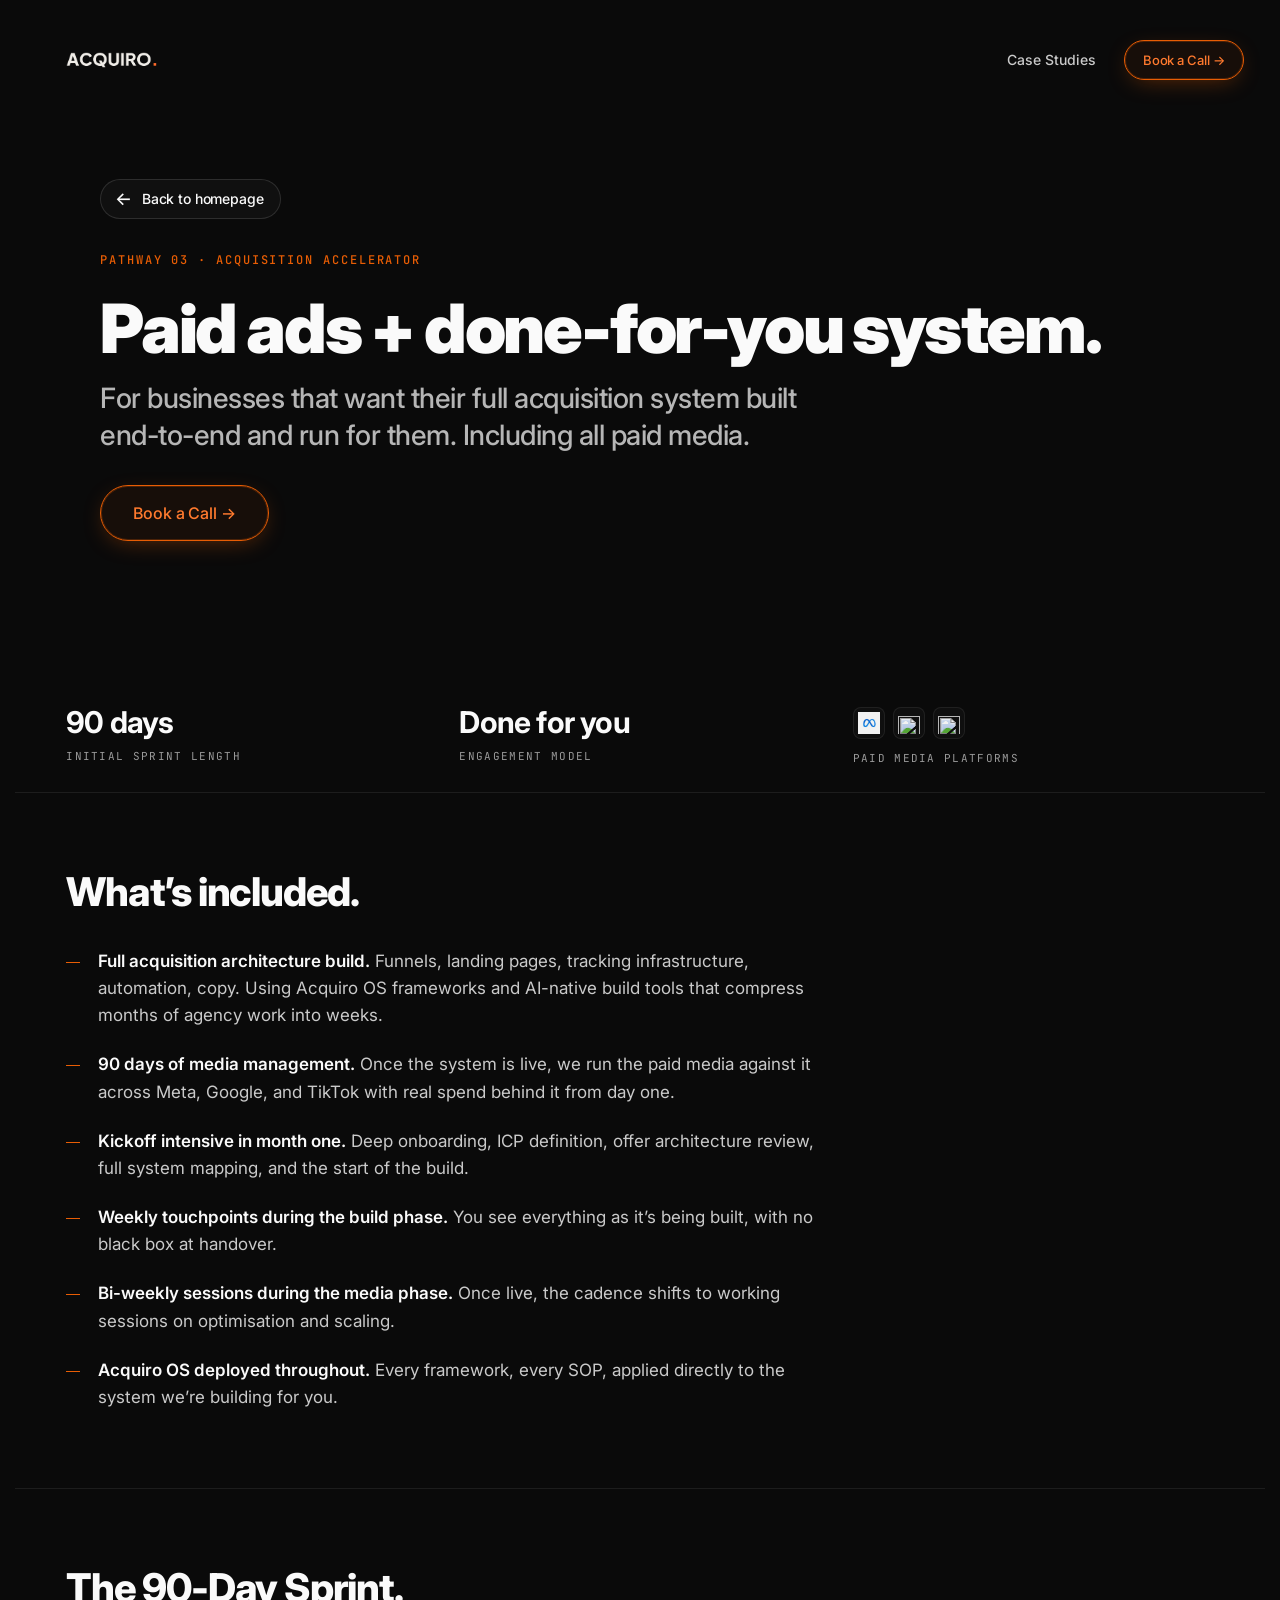
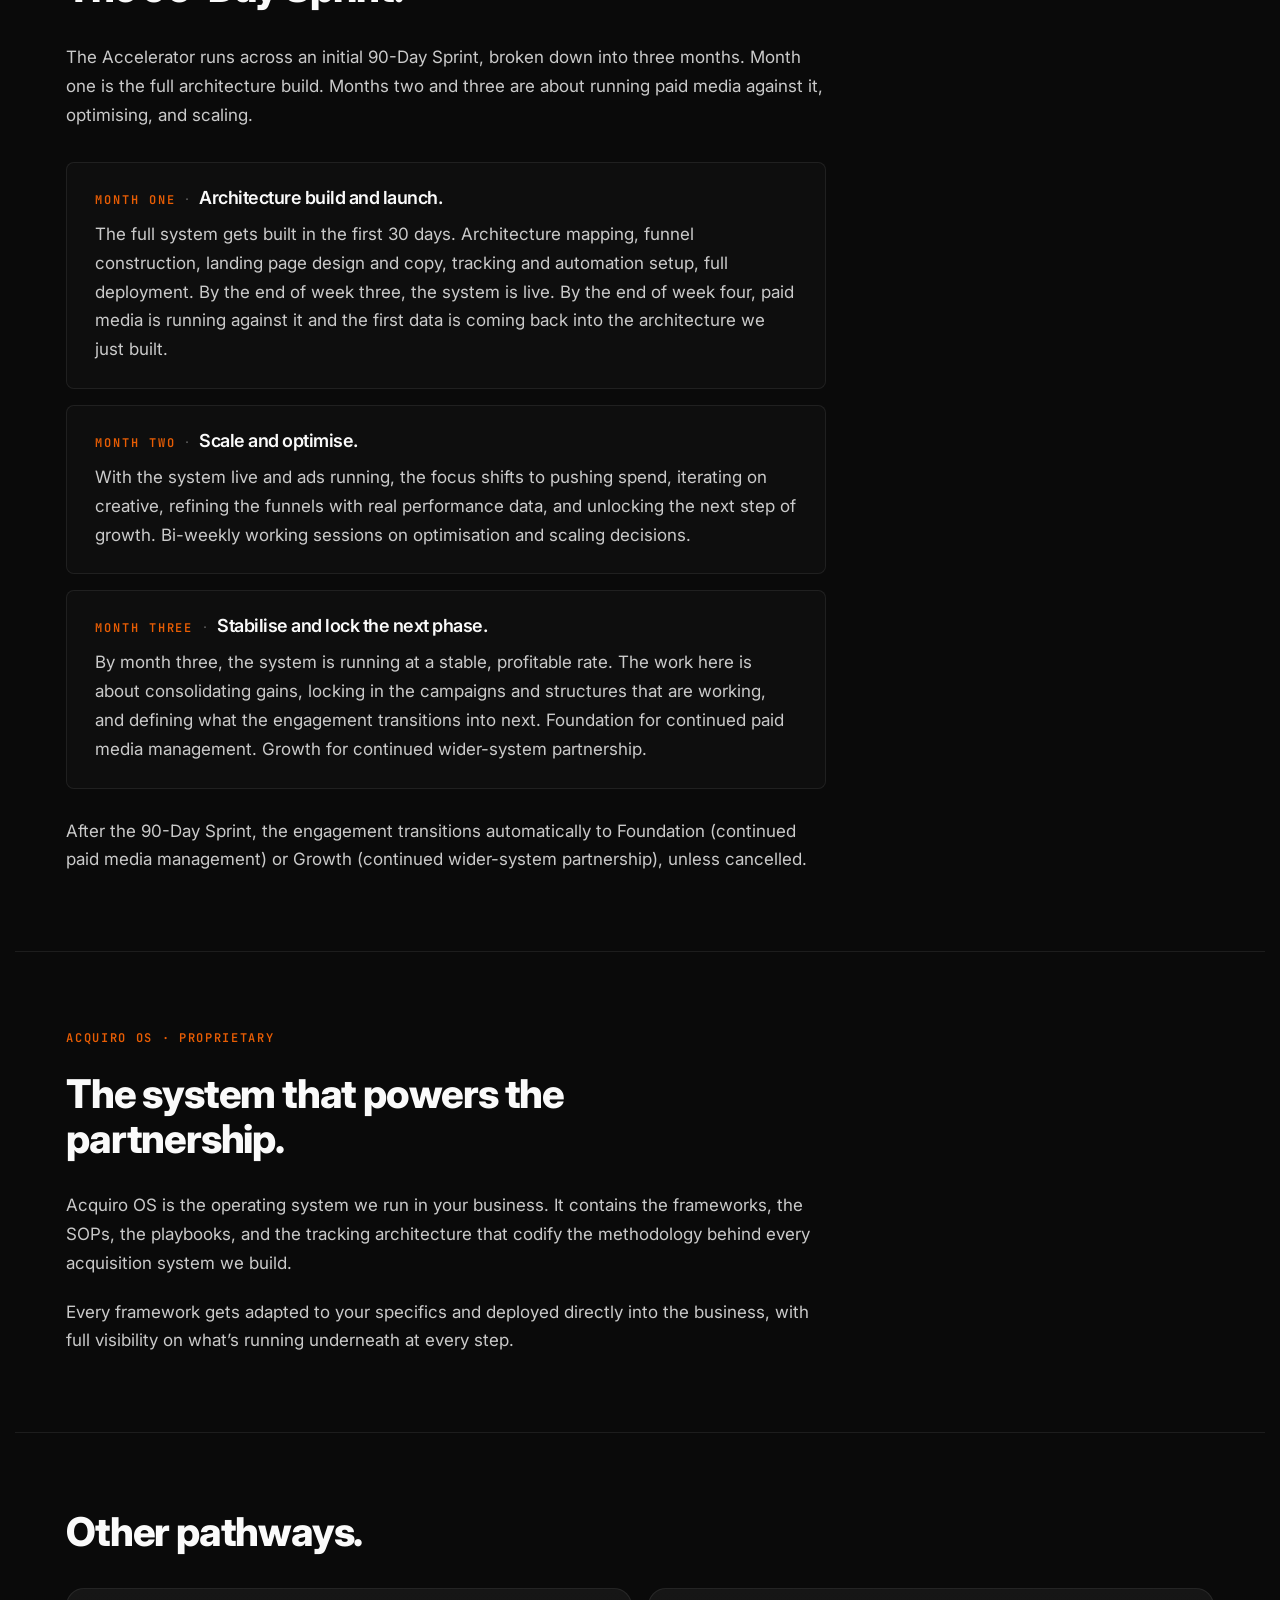
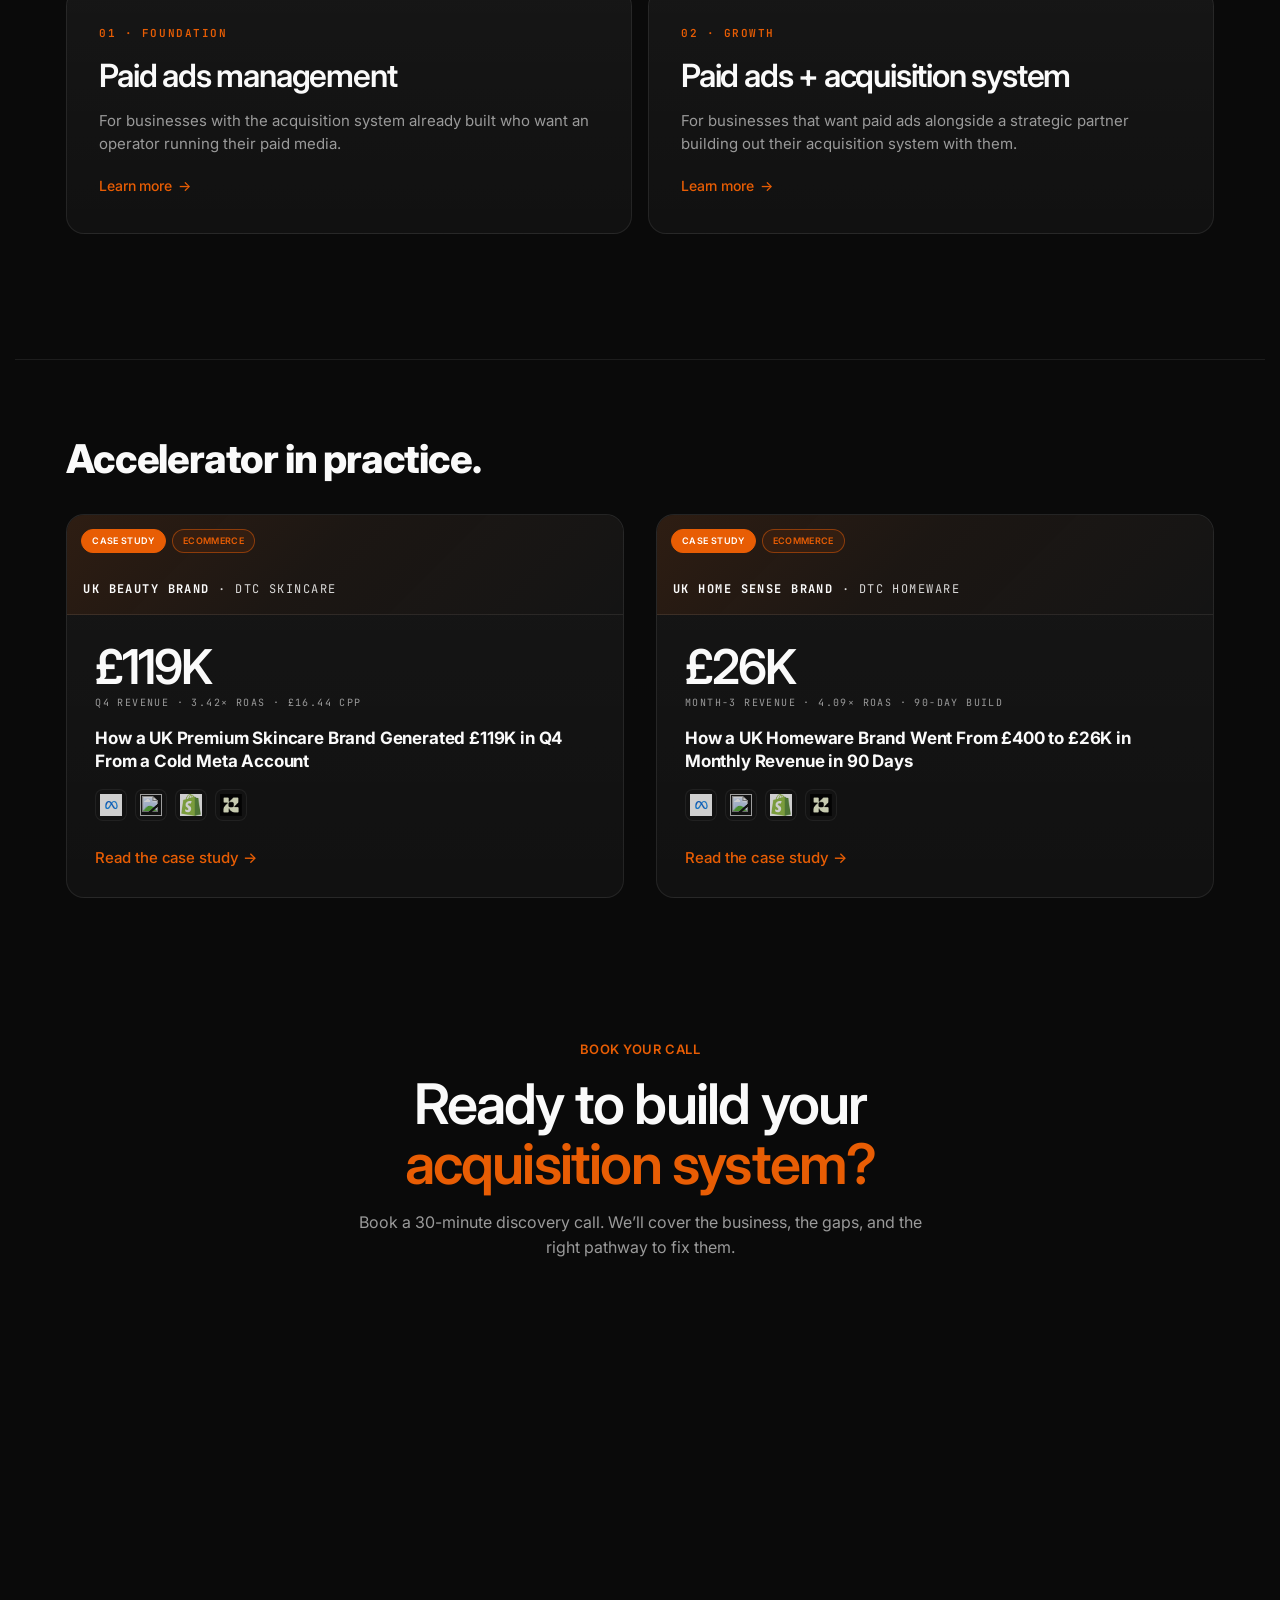
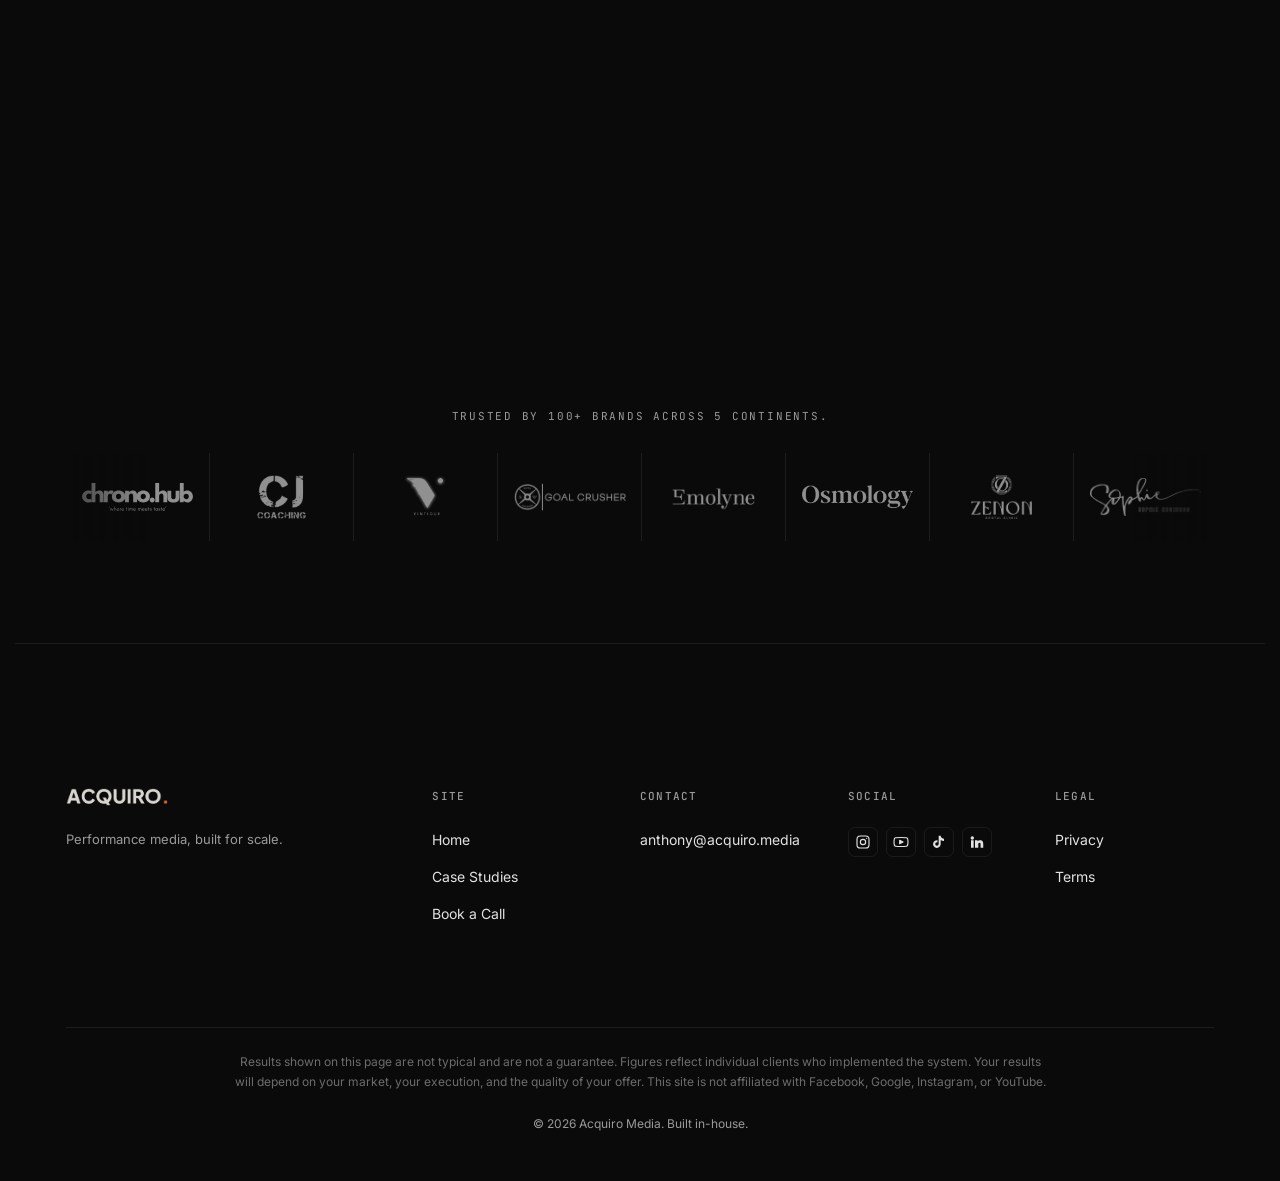
==== commit 82001401: "acquisition-accelerator · restructure How it works into 3 month blocks Replaces the previous 2-phase" ====
--- a/acquisition-accelerator/index.html
+++ b/acquisition-accelerator/index.html
@@ -110,23 +110,31 @@
     <section class="pathway-section pathway-how" aria-label="How it works">
       <div class="container">
         <h2 class="pathway-section__heading">The 90-Day Sprint.</h2>
-        <p>We run an initial 90-Day Sprint because that&rsquo;s the minimum window to build the system properly and run it long enough to prove what works. The Sprint splits into two halves. The build, then the proof.</p>
+        <p>The Accelerator runs across an initial 90-Day Sprint, broken down into three months. Month one is the full architecture build. Months two and three are about running paid media against it, optimising, and scaling.</p>
         <div class="pathway-phases">
           <div class="pathway-phase">
             <h3 class="pathway-phase__head">
-              <span class="pathway-phase__label">Phase One</span>
+              <span class="pathway-phase__label">Month One</span>
               <span class="pathway-phase__sep" aria-hidden="true">·</span>
-              <span class="pathway-phase__title">The build.</span>
+              <span class="pathway-phase__title">Architecture build and launch.</span>
             </h3>
-            <p class="pathway-phase__body">Architecture mapping, funnel construction, landing page design and copy, tracking and automation setup, full deployment. By the end of the build window, the entire system is live and ready for media.</p>
+            <p class="pathway-phase__body">The full system gets built in the first 30 days. Architecture mapping, funnel construction, landing page design and copy, tracking and automation setup, full deployment. By the end of week three, the system is live. By the end of week four, paid media is running against it and the first data is coming back into the architecture we just built.</p>
           </div>
           <div class="pathway-phase">
             <h3 class="pathway-phase__head">
-              <span class="pathway-phase__label">Phase Two</span>
+              <span class="pathway-phase__label">Month Two</span>
               <span class="pathway-phase__sep" aria-hidden="true">·</span>
-              <span class="pathway-phase__title">The proof.</span>
+              <span class="pathway-phase__title">Scale and optimise.</span>
             </h3>
-            <p class="pathway-phase__body">Paid media running through the system we just built, optimisation cycles, creative iteration, and hard data on what&rsquo;s working.</p>
+            <p class="pathway-phase__body">With the system live and ads running, the focus shifts to pushing spend, iterating on creative, refining the funnels with real performance data, and unlocking the next step of growth. Bi-weekly working sessions on optimisation and scaling decisions.</p>
+          </div>
+          <div class="pathway-phase">
+            <h3 class="pathway-phase__head">
+              <span class="pathway-phase__label">Month Three</span>
+              <span class="pathway-phase__sep" aria-hidden="true">·</span>
+              <span class="pathway-phase__title">Stabilise and lock the next phase.</span>
+            </h3>
+            <p class="pathway-phase__body">By month three, the system is running at a stable, profitable rate. The work here is about consolidating gains, locking in the campaigns and structures that are working, and defining what the engagement transitions into next. Foundation for continued paid media management. Growth for continued wider-system partnership.</p>
           </div>
         </div>
         <p>After the 90-Day Sprint, the engagement transitions automatically to Foundation (continued paid media management) or Growth (continued wider-system partnership), unless cancelled.</p>
--- a/styles.css
+++ b/styles.css
@@ -3731,3 +3731,28 @@
   font-size: 14px;
   line-height: 1;
 }
+
+/* ---------- Booking-confirmed iClosed call-details widget ----------
+   Hosts host / time / time zone / add-to-calendar buttons populated
+   by iClosed from the redirect URL params. Frames the widget in a
+   subtle dark card so it sits cleanly between the hero and the
+   "what to expect" list. */
+.bc-widget-section {
+  padding: clamp(32px, 4vw, 56px) 0 clamp(48px, 6vw, 80px);
+}
+.bc-widget {
+  max-width: 760px;
+  margin: 0 auto;
+  padding: 8px;
+  border: 1px solid var(--ac-hairline);
+  border-radius: 12px;
+  background: rgba(20, 20, 20, 0.6);
+}
+.bc-widget .call-details-widget {
+  display: block;
+  border-radius: 6px;
+  overflow: hidden;
+}
+@media (max-width: 640px) {
+  .bc-widget { padding: 6px; border-radius: 10px; }
+}
